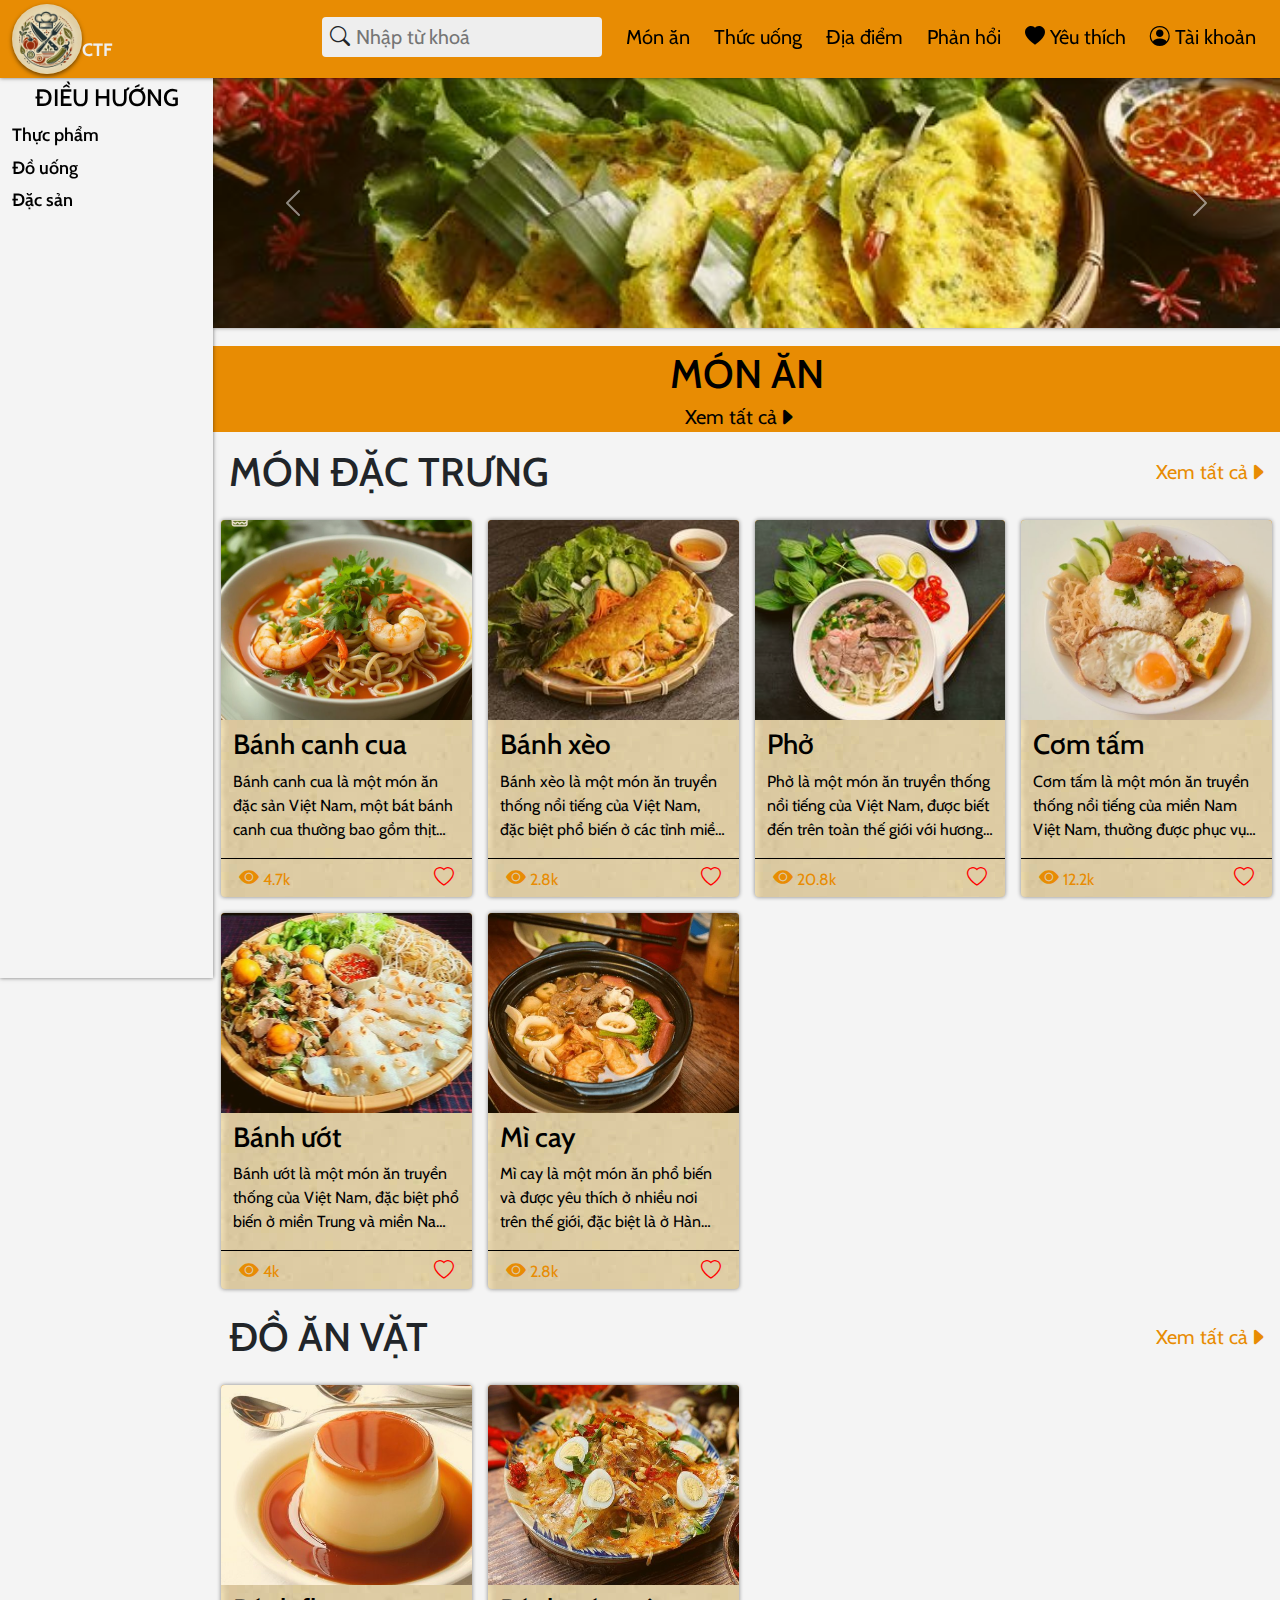
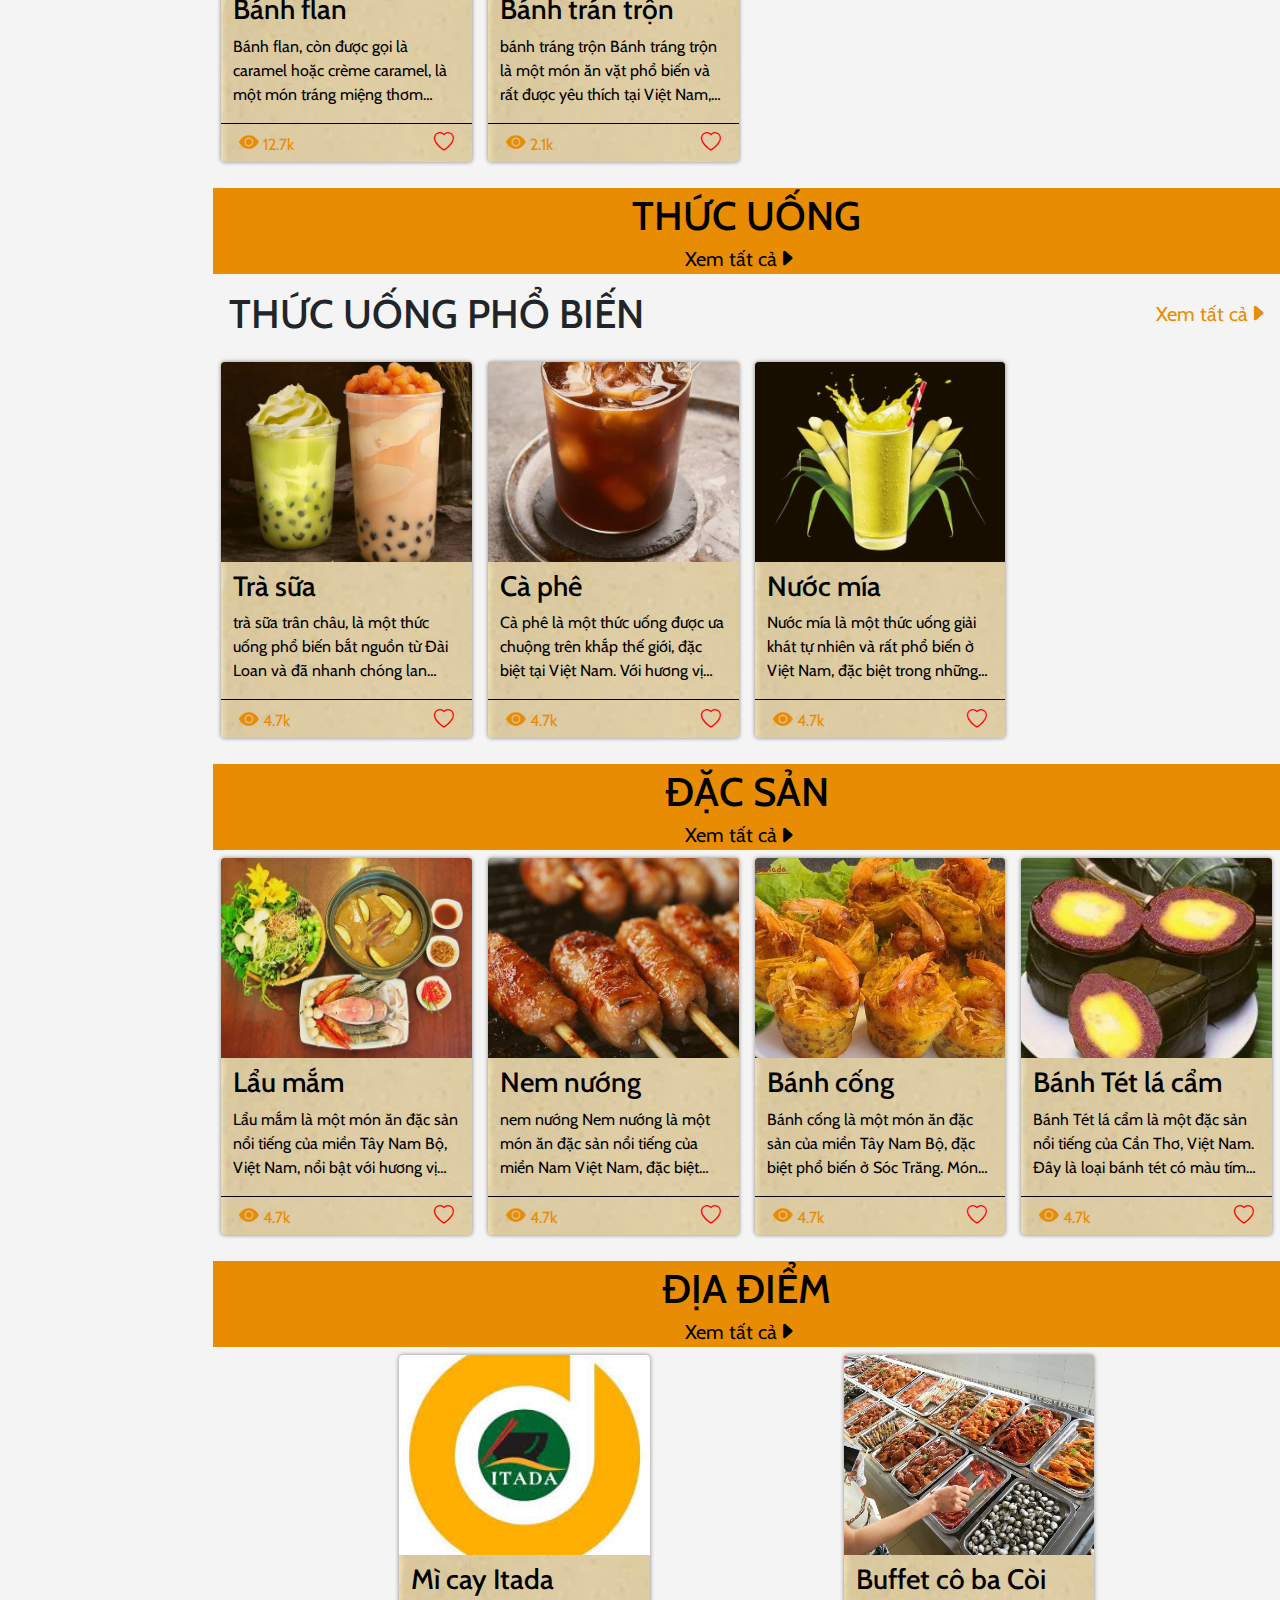
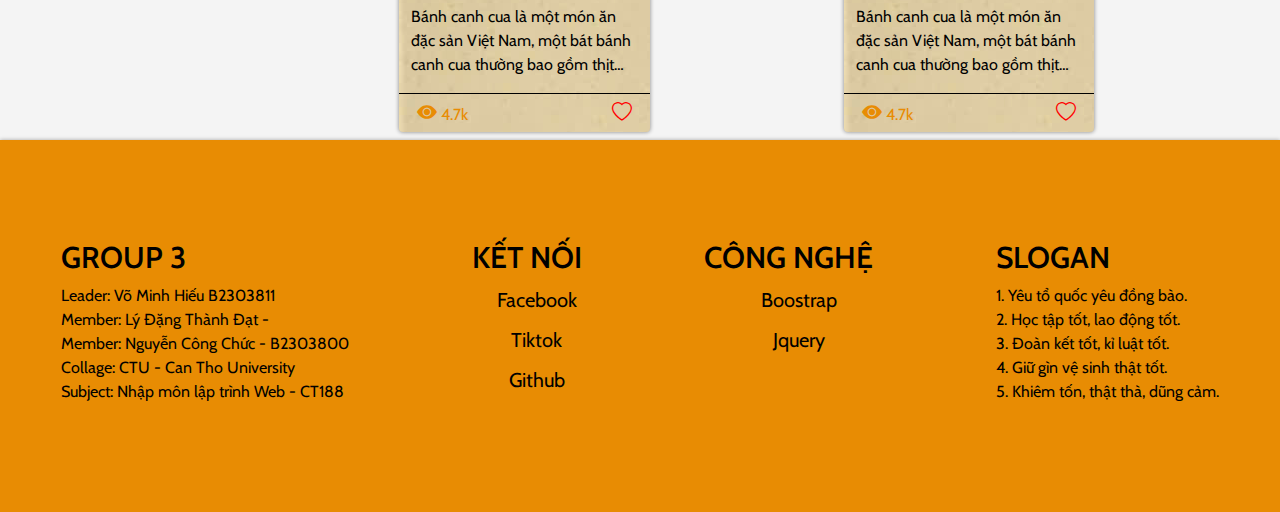
==== index.html @ ba07ed03 "first commit" ====
<!DOCTYPE html>
<html lang="en">
<head>
    <meta charset="UTF-8">
    <meta name="viewport" content="width=device-width, initial-scale=1.0">
    <link rel="stylesheet" href="./css/main.css">    
    <link rel="shortcut icon" href="./img/logo-1.jpg" type="image/x-icon">
    <title>Trang chủ</title>
</head>
<body>
    <head>
        <nav class="navbar">
            <a href="index.html" class="nav-logo">
                <img src="./img/logo-1.jpg" alt="">
                <span class="nav-name">CTF</span>
            </a>
            <div class="nav-menu">
                <div class="menu-icon">
                    <i class="bi bi-list"></i>
                </div>
                <ul class="menu">
                    <li>
                        <form action="#" method="GET" class="navbar-search">
                            <label for="navbar-search" class="search-wrapper">
                                <i class="bi bi-search"></i>
                                <input id="navbar-search" type="search" placeholder="Nhập từ khoá" autocomplete="off">
                            </label>
                        </form>
                    </li>
                    <li>
                        <a href="./resources/foods.html">Món ăn</a>
                    </li>
                    <li>
                        <a href="./resources/drinks.html">Thức uống</a>
                    </li>
                    <li>
                        <a href="./resources/locate.html">Địa điểm</a>
                    </li>
                    <li>
                        <a href="./resources/./feedback.html">Phản hổi</a>
                    </li>
                    <li>
                        
                        <a href="./resources/favorite.html">
                            <i class="bi bi-heart-fill emote-off"></i>
                            <span>Yêu thích</span>
                        </a>
                    </li>
                    <li>
                        <a href="./resources/auth.html">
                            <i class="bi bi-person-circle"></i>
                            <span>Tài khoản</span>
                        </a>
                    </li>
                </ul>
            </div>
        </nav>
    </head>
    <main>
        <div class="container-fluid p-0">
            <div class="row position-relative m-0 p-0">
                <div class="col-lg-2 position-sticky" style="padding: 0; top: 78px; z-index: 10;">
                    <div class="left-layout">
                        <button class="sub-title page-controls d-lg-none d-md-none">
                            <span>Điều hướng</span>
                            <i class="bi bi-caret-down-fill"></i>
                        </button>
                        <h3 class="sub-title d-none d-lg-block d-md-block">Điều hướng</h3>
                        <ul class="left-menu menu-list d-none d-md-block">
                            <li class="menu-item">
                                <a href="#foods">Thực phẩm</a>
                            </li>
                            <li class="menu-item">
                                <a href="#drinks">Đồ uống</a>
                            </li>
                            <li class="menu-item">
                                <a href="#special">Đặc sản</a>
                            </li>
                        </ul>
                    </div>
                </div>
                <div class="col-lg-10 col-sm-12 p-0 m-0">
                    <div class="right-layout">
                        <div class="slide-container">
                            <div class="slide-wrapper">
                                <div id="carouselExample" class="carousel slide">
                                    <div class="carousel-inner">
                                      <div class="carousel-item active">
                                        <img src="./img/main-page/banh-xeo.jpg" class="d-block w-100" alt="...">
                                      </div>
                                      <div class="carousel-item">
                                        <img src="..." class="d-block w-100" alt="...">
                                      </div>
                                      <div class="carousel-item">
                                        <img src="..." class="d-block w-100" alt="...">
                                      </div>
                                    </div>
                                    <button class="carousel-control-prev" type="button" data-bs-target="#carouselExample" data-bs-slide="prev">
                                      <span class="carousel-control-prev-icon" aria-hidden="true"></span>
                                      <span class="visually-hidden">Previous</span>
                                    </button>
                                    <button class="carousel-control-next" type="button" data-bs-target="#carouselExample" data-bs-slide="next">
                                      <span class="carousel-control-next-icon" aria-hidden="true"></span>
                                      <span class="visually-hidden">Next</span>
                                    </button>
                                  </div>
                            </div>
                        </div>
                        <div class="content-container">
                            <!-- *phần món ăn  -->
                            <div class="title-wrapper-fill d-flex flex-column justify-content-between align-items-center">
                                <h1 id="foods" class="title">Món ăn</h1>
                                <a href="foods.html" class="title-location d-flex align-items-center">
                                    <span>Xem tất cả</span>
                                    <i class="bi bi-caret-right-fill"></i>
                                </a>
                            </div>
                            <!-- món đặc trưng -->
                            <div class="title-wrapper d-flex justify-content-between align-items-center">
                                <h1 id="foods-popular" class="title">Món đặc trưng</h1>
                                <a href="foods.html#foods-popular" class="title-location d-flex align-items-center">
                                    <span>Xem tất cả</span>
                                    <i class="bi bi-caret-right-fill"></i>
                                </a>
                            </div>
                            <div class="products-container row m-0 p-0">
                               <section class="product-wrapper col-lg-3 col-md-4 col-sm-6">
                                    <div class="product-content">
                                        <div class="wrapper-img">
                                            <img src="./img/main-page/banh-canh-cua.jpg" alt="">
                                        </div>
                                        <div class="wrapper-content">
                                            <h3 class="content-title">Bánh canh cua</h3>
                                            <p class="content-description">Bánh canh cua là một món ăn đặc sản Việt Nam,
                                                một bát bánh canh cua thường bao gồm thịt cua tươi ngọt, tôm, 
                                                chả cá, và đôi khi còn thêm cả nấm rơm, tạo nên hương vị độc đáo và hấp dẫn.</p>
                                        </div>
                                        <div class="wrapper-controls">
                                            <span class="view">
                                                <i class="bi bi-eye-fill"></i>
                                                4.7k
                                            </span>
                                            <span class="emote-wrapper">
                                                <i class="bi bi-heart emote-off"></i>
                                                <i class="bi bi-heart-fill emote-on d-none"></i>
                                            </span>
                                        </div>
                                    </div>
                               </section> 

                               <section class="product-wrapper col-lg-3 col-md-4 col-sm-6">
                                    <div class="product-content">
                                        <div class="wrapper-img">
                                            <img src="./img/main-page/banh-xeo-2.jpg" alt="">
                                        </div>
                                        <div class="wrapper-content">
                                            <h3 class="content-title">Bánh xèo</h3>
                                            <p class="content-description">Bánh xèo là một món ăn truyền thống nổi tiếng của Việt Nam, 
                                                đặc biệt phổ biến ở các tỉnh miền Trung và miền Nam. Bánh xèo được làm từ bột gạo, nước cốt dừa, và nghệ, 
                                                tạo nên màu vàng hấp dẫn. Nhân bánh thường bao gồm tôm, thịt heo, giá đỗ, và hành lá.</p>
                                        </div>
                                        <div class="wrapper-controls">
                                            <span class="view">
                                                <i class="bi bi-eye-fill"></i>
                                                2.8k
                                            </span>
                                            <span class="emote-wrapper">
                                                <i class="bi bi-heart emote-off"></i>
                                                <i class="bi bi-heart-fill emote-on d-none"></i>
                                            </span>
                                        </div>
                                    </div>
                                </section>

                                <section class="product-wrapper col-lg-3 col-md-4 col-sm-6">
                                    <div class="product-content">
                                        <div class="wrapper-img">
                                            <img src="./img/main-page/pho.jpg" alt="">
                                        </div>
                                        <div class="wrapper-content">
                                            <h3 class="content-title">Phở</h3>
                                            <p class="content-description">Phở là một món ăn truyền thống nổi tiếng của Việt Nam, 
                                                được biết đến trên toàn thế giới với hương vị thơm ngon và đặc trưng. Đây là món ăn gồm nước dùng, 
                                                bánh phở (bánh sợi làm từ gạo), và thịt bò hoặc gà.</p>
                                        </div>
                                        <div class="wrapper-controls">
                                            <span class="view">
                                                <i class="bi bi-eye-fill"></i>
                                                20.8k
                                            </span>
                                            <span class="emote-wrapper">
                                                <i class="bi bi-heart emote-off"></i>
                                                <i class="bi bi-heart-fill emote-on d-none"></i>
                                            </span>
                                        </div>
                                    </div>
                                </section>
                                
                                <section class="product-wrapper col-lg-3 col-md-4 col-sm-6">
                                    <div class="product-content">
                                        <div class="wrapper-img">
                                            <img src="./img/main-page/com-tam.jpg" alt="">
                                        </div>
                                        <div class="wrapper-content">
                                            <h3 class="content-title">Cơm tấm</h3>
                                            <p class="content-description">Cơm tấm là một món ăn truyền thống nổi tiếng của miền Nam Việt Nam, 
                                                thường được phục vụ với các loại thịt nướng như sườn heo, bì (da heo thái sợi), chả trứng, trứng ốp la, 
                                                và nhiều loại dưa chua, rau sống.</p>
                                        </div>
                                        <div class="wrapper-controls">
                                            <span class="view">
                                                <i class="bi bi-eye-fill"></i>
                                                12.2k
                                            </span>
                                            <span class="emote-wrapper">
                                                <i class="bi bi-heart emote-off"></i>
                                                <i class="bi bi-heart-fill emote-on d-none"></i>
                                            </span>
                                        </div>
                                    </div>
                                </section>
                                <section class="product-wrapper col-lg-3 col-md-4 col-sm-6">
                                    <div class="product-content">
                                        <div class="wrapper-img">
                                            <img src="./img/main-page/banh-uot.jpg" alt="">
                                        </div>
                                        <div class="wrapper-content">
                                            <h3 class="content-title">Bánh ướt</h3>
                                            <p class="content-description">Bánh ướt là một món ăn truyền thống của Việt Nam, đặc biệt phổ biến ở miền Trung và miền Nam. Món ăn này có tên gọi "bánh ướt" 
                                                vì bột gạo sau khi hấp lên có độ mềm mại, mịn màng và hơi ướt. 
                                                Bánh ướt thường được làm từ bột gạo pha loãng, sau đó hấp thành từng lớp mỏng. Khi ăn, bánh ướt được cuốn lại hoặc cắt nhỏ, 
                                                kèm theo nhân như chả lụa, thịt nướng, hoặc tôm chấy.</p>
                                        </div>
                                        <div class="wrapper-controls">
                                            <span class="view">
                                                <i class="bi bi-eye-fill"></i>
                                                4k
                                            </span>
                                            <span class="emote-wrapper">
                                                <i class="bi bi-heart emote-off"></i>
                                                <i class="bi bi-heart-fill emote-on d-none"></i>
                                            </span>
                                        </div>
                                    </div>
                                </section>
                                <section class="product-wrapper col-lg-3 col-md-4 col-sm-6">
                                    <div class="product-content">
                                        <div class="wrapper-img">
                                            <img src="./img/main-page/mi-cay.jpg" alt="">
                                        </div>
                                        <div class="wrapper-content">
                                            <h3 class="content-title">Mì cay</h3>
                                            <p class="content-description">
                                                Mì cay là một món ăn phổ biến và được yêu thích ở nhiều nơi trên thế giới, 
                                                đặc biệt là ở Hàn Quốc và Việt Nam.</p>
                                        </div>
                                        <div class="wrapper-controls">
                                            <span class="view">
                                                <i class="bi bi-eye-fill"></i>
                                                2.8k
                                            </span>
                                            <span class="emote-wrapper">
                                                <i class="bi bi-heart emote-off"></i>
                                                <i class="bi bi-heart-fill emote-on d-none"></i>
                                            </span>
                                        </div>
                                    </div>
                                </section>
                            </div>
                            <!-- đồ ăn vặt -->
                            <div class="title-wrapper d-flex justify-content-between align-items-center">
                                <h1 id="foods-snacks" class="title">Đồ ăn vặt</h1>
                                <a href="foods.html#foods-snacks" class="title-location d-flex align-items-center">
                                    <span>Xem tất cả</span>
                                    <i class="bi bi-caret-right-fill"></i>
                                </a>
                            </div>
                            <div class="products-container row m-0 p-0">
                               <section class="product-wrapper col-lg-3 col-md-4 col-sm-6">
                                    <div class="product-content">
                                        <div class="wrapper-img">
                                            <img src="./img/main-page/banh-flan.jpg" alt="">
                                        </div>
                                        <div class="wrapper-content">
                                            <h3 class="content-title">Bánh flan</h3>
                                            <p class="content-description">Bánh flan, còn được gọi là caramel hoặc crème caramel, 
                                                là một món tráng miệng thơm ngon và phổ biến ở Việt Nam. Bánh flan có nguồn gốc từ châu Âu nhưng đã trở thành một món ăn rất được ưa chuộng tại Việt Nam, 
                                                thường được phục vụ trong các quán cà phê, nhà hàng, và các dịp đặc biệt.</p>
                                        </div>
                                        <div class="wrapper-controls">
                                            <span class="view">
                                                <i class="bi bi-eye-fill"></i>
                                                12.7k
                                            </span>
                                            <span class="emote-wrapper">
                                                <i class="bi bi-heart emote-off"></i>
                                                <i class="bi bi-heart-fill emote-on d-none"></i>
                                            </span>
                                        </div>
                                    </div>
                               </section>
                               <section class="product-wrapper col-lg-3 col-md-4 col-sm-6">
                                    <div class="product-content">
                                        <div class="wrapper-img">
                                            <img src="./img/main-page/banh-trang-tron.jpg" alt="">
                                        </div>
                                        <div class="wrapper-content">
                                            <h3 class="content-title">Bánh trán trộn</h3>
                                            <p class="content-description">bánh tráng trộn
                                                Bánh tráng trộn là một món ăn vặt phổ biến và rất được yêu thích tại Việt Nam, 
                                                đặc biệt là ở Sài Gòn. Đây là một sự kết hợp hài hòa của nhiều nguyên liệu khác nhau, 
                                                tạo nên một món ăn đầy màu sắc và hương vị độc đáo.</p>
                                        </div>
                                        <div class="wrapper-controls">
                                            <span class="view">
                                                <i class="bi bi-eye-fill"></i>
                                                2.1k
                                            </span>
                                            <span class="emote-wrapper">
                                                <i class="bi bi-heart emote-off"></i>
                                                <i class="bi bi-heart-fill emote-on d-none"></i>
                                            </span>
                                        </div>
                                    </div>
                            </section>
                                
                            </div>
                            <!-- *phần thức uống -->
                            <div class="title-wrapper-fill d-flex flex-column justify-content-between align-items-center">
                                <h1 id="drinks" class="title">Thức uống</h1>
                                <a href="drinks.html" class="title-location d-flex align-items-center">
                                    <span>Xem tất cả</span>
                                    <i class="bi bi-caret-right-fill"></i>
                                </a>
                            </div>
                            <!-- thúc uống phổ biến -->
                            <div class="title-wrapper d-flex justify-content-between align-items-center">
                                <h1 class="title">Thức uống phổ biến</h1>
                                <a href="drinks.html#drinks-popular" class="title-location d-flex align-items-center">
                                    <span>Xem tất cả</span>
                                    <i class="bi bi-caret-right-fill"></i>
                                </a>
                            </div>
                            <div class="products-container row m-0 p-0">
                               <section class="product-wrapper col-lg-3 col-md-4 col-sm-6">
                                    <div class="product-content">
                                        <div class="wrapper-img">
                                            <img src="./img/main-page/tra-sua.jpg" alt="">
                                        </div>
                                        <div class="wrapper-content">
                                            <h3 class="content-title">Trà sữa</h3>
                                            <p class="content-description">trà sữa trân châu, là một thức uống phổ biến bắt nguồn từ Đài Loan và đã nhanh chóng 
                                                lan rộng ra nhiều quốc gia trên thế giới. 
                                                Trà sữa thường gồm các thành phần chính như trà (trà đen, trà xanh hoặc trà ô long), 
                                                sữa hoặc bột sữa, và các hạt trân châu (bột sắn) dai ngon.</p>
                                        </div>
                                        <div class="wrapper-controls">
                                            <span class="view">
                                                <i class="bi bi-eye-fill"></i>
                                                4.7k
                                            </span>
                                            <span class="emote-wrapper">
                                                <i class="bi bi-heart emote-off"></i>
                                                <i class="bi bi-heart-fill emote-on d-none"></i>
                                            </span>
                                        </div>
                                    </div>
                               </section>
                               
                               <section class="product-wrapper col-lg-3 col-md-4 col-sm-6">
                                    <div class="product-content">
                                        <div class="wrapper-img">
                                            <img src="./img/main-page/caffee.jpg" alt="">
                                        </div>
                                        <div class="wrapper-content">
                                            <h3 class="content-title">Cà phê</h3>
                                            <p class="content-description">
                                                Cà phê là một thức uống được ưa chuộng trên khắp thế giới, đặc biệt tại Việt Nam. 
                                                Với hương vị đậm đà và phong phú, cà phê không chỉ là một thức uống, 
                                                mà còn là một phần của văn hóa và lối sống của nhiều người.</p>
                                        </div>
                                        <div class="wrapper-controls">
                                            <span class="view">
                                                <i class="bi bi-eye-fill"></i>
                                                4.7k
                                            </span>
                                            <span class="emote-wrapper">
                                                <i class="bi bi-heart emote-off"></i>
                                                <i class="bi bi-heart-fill emote-on d-none"></i>
                                            </span>
                                        </div>
                                    </div>
                                </section>
                                <section class="product-wrapper col-lg-3 col-md-4 col-sm-6">
                                    <div class="product-content">
                                        <div class="wrapper-img">
                                            <img src="./img/main-page/nuoc-mia.jpg" alt="">
                                        </div>
                                        <div class="wrapper-content">
                                            <h3 class="content-title">Nước mía</h3>
                                            <p class="content-description">
                                                Nước mía là một thức uống giải khát tự nhiên và rất phổ biến ở Việt Nam, đặc biệt trong những ngày hè nóng bức. 
                                                Nước mía được làm từ cây mía, ép lấy nước ngọt mát và thường được phục vụ kèm với một 
                                                lát chanh hoặc chút muối để tăng thêm hương vị.</p>
                                        </div>
                                        <div class="wrapper-controls">
                                            <span class="view">
                                                <i class="bi bi-eye-fill"></i>
                                                4.7k
                                            </span>
                                            <span class="emote-wrapper">
                                                <i class="bi bi-heart emote-off"></i>
                                                <i class="bi bi-heart-fill emote-on d-none"></i>
                                            </span>
                                        </div>
                                    </div>
                                </section>
                            </div>  
                        </div>

                        <!-- bố cục 2 -->
                        <div class="content-container">
                               <!-- *phần đặc sản -->
                               <div class="title-wrapper-fill d-flex flex-column justify-content-between align-items-center">
                                    <h1 id="special" class="title">Đặc sản</h1>
                                    <a href="foods.html#special" class="title-location d-flex align-items-center">
                                        <span>Xem tất cả</span>
                                        <i class="bi bi-caret-right-fill"></i>
                                    </a>
                                </div>

                                <div class="products-container row justify-content-evenly m-0">
                                    <!-- đặc sản 1 -->
                                    <section class="product-wrapper col-lg-3 col-md-4 col-sm-6">
                                        <div class="product-content">
                                            <div class="wrapper-img">
                                                <img src="./img/main-page/lau-mam.jpg" alt="">
                                            </div>
                                            <div class="wrapper-content">
                                                <h3 class="content-title">Lẩu mắm</h3>
                                                <p class="content-description">Lẩu mắm là một món ăn đặc sản nổi tiếng của miền Tây Nam Bộ, 
                                                    Việt Nam, nổi bật với hương vị đậm đà và đặc trưng từ mắm cá linh hoặc mắm cá sặc. 
                                                    Lẩu mắm thường được nấu với nhiều loại nguyên liệu phong phú như cá, tôm, mực, thịt ba chỉ, 
                                                    và các loại rau như bông điên điển, bông súng, rau nhút, và rau muống.</p>
                                            </div>
                                            <div class="wrapper-controls">
                                                <span class="view">
                                                    <i class="bi bi-eye-fill"></i>
                                                    4.7k
                                                </span>
                                                <span class="emote-wrapper">
                                                    <i class="bi bi-heart emote-off"></i>
                                                        <i class="bi bi-heart-fill emote-on d-none"></i>
                                                </span>
                                            </div>
                                        </div>
                                    </section>
                                    <!-- đặc sản 2 -->
                                    <section class="product-wrapper col-lg-3 col-md-4 col-sm-6">
                                        <div class="product-content">
                                            <div class="wrapper-img">
                                                <img src="./img/main-page/nem-nuong.jpg" alt="">
                                            </div>
                                            <div class="wrapper-content">
                                                <h3 class="content-title">Nem nướng</h3>
                                                <p class="content-description">nem nướng
                                                    Nem nướng là một món ăn đặc sản nổi tiếng của miền Nam Việt Nam, đặc biệt phổ biến ở vùng Nha Trang và các tỉnh miền Trung. Đây là món ăn từ thịt heo xay nhuyễn, được ướp gia vị rồi nướng trên than hồng, tạo nên hương vị thơm ngon, hấp dẫn.</p>
                                            </div>
                                            <div class="wrapper-controls">
                                                <span class="view">
                                                    <i class="bi bi-eye-fill"></i>
                                                    4.7k
                                                </span>
                                                <span class="emote-wrapper">
                                                    <i class="bi bi-heart emote-off"></i>
                                                        <i class="bi bi-heart-fill emote-on d-none"></i>
                                                </span>
                                            </div>
                                        </div>
                                    </section>
                                    <!-- đặc sản 3 -->
                                    <section class="product-wrapper col-lg-3 col-md-4 col-sm-6">
                                        <div class="product-content">
                                            <div class="wrapper-img">
                                                <img src="./img/main-page/banh-cong.jpg" alt="">
                                            </div>
                                            <div class="wrapper-content">
                                                <h3 class="content-title">Bánh cống</h3>
                                                <p class="content-description">Bánh cống là một món ăn đặc sản của miền Tây Nam Bộ, 
                                                    đặc biệt phổ biến ở Sóc Trăng. Món bánh này có hương vị đặc trưng và rất được người 
                                                    dân địa phương yêu thích.</p>
                                            </div>
                                            <div class="wrapper-controls">
                                                <span class="view">
                                                    <i class="bi bi-eye-fill"></i>
                                                    4.7k
                                                </span>
                                                <span class="emote-wrapper">
                                                    <i class="bi bi-heart emote-off"></i>
                                                        <i class="bi bi-heart-fill emote-on d-none"></i>
                                                </span>
                                            </div>
                                        </div>
                                    </section>
                                    <!-- đặc sản 4 -->
                                    <section class="product-wrapper col-lg-3 col-md-4 col-sm-6">
                                        <div class="product-content">
                                            <div class="wrapper-img">
                                                <img src="./img/main-page/banh-tet-la-cam.jpg" alt="">
                                            </div>
                                            <div class="wrapper-content">
                                                <h3 class="content-title">Bánh Tét lá cẩm </h3>
                                                <p class="content-description">Bánh Tét lá cẩm là một đặc sản nổi tiếng của Cần Thơ, 
                                                    Việt Nam. Đây là loại bánh tét có màu tím đặc trưng nhờ được nhuộm từ lá cẩm, một 
                                                    loại lá tự nhiên thường được dùng trong ẩm thực để tạo màu.</p>
                                            </div>
                                            <div class="wrapper-controls">
                                                <span class="view">
                                                    <i class="bi bi-eye-fill"></i>
                                                    4.7k
                                                </span>
                                                <span class="emote-wrapper">
                                                    <i class="bi bi-heart emote-off"></i>
                                                    <i class="bi bi-heart-fill emote-on d-none"></i>
                                                </span>
                                            </div>
                                        </div>
                                    </section>
                                </div>

                                <!-- *phần địa điểm -->
                               <div class="title-wrapper-fill d-flex flex-column justify-content-between align-items-center">
                                    <h1 id="locate" class="title">Địa điểm</h1>
                                    <a href="locate.html" class="title-location d-flex align-items-center">
                                        <span>Xem tất cả</span>
                                        <i class="bi bi-caret-right-fill"></i>
                                    </a>
                                </div>

                                <div class="products-container row justify-content-evenly m-0">
                                    <section class="product-wrapper col-lg-3 col-md-4 col-sm-6">
                                        <div class="product-content product-located">
                                            <div class="wrapper-img">
                                                <img src="./img/main-page/itada-logo.jpg" alt="">
                                                <iframe src="https://www.google.com/maps/embed?pb=!1m18!1m12!1m3!1d62855.050151681324!2d105.70176405133455!3d10.062934651563504!2m3!1f0!2f0!3f0!3m2!1i1024!2i768!4f13.1!3m3!1m2!1s0x31a089215a6f7f41%3A0x8457f51fa57734bd!2zTcOsIENheSBJVEFEQSAtIE5ndXnhu4VuIFbEg24gQ-G7qw!5e0!3m2!1svi!2s!4v1730724677402!5m2!1svi!2s" width="600" height="450" style="border:0;" allowfullscreen="" loading="lazy" referrerpolicy="no-referrer-when-downgrade"></iframe>
                                            </div>
                                            <div class="wrapper-content">
                                                <h3 class="content-title">Mì cay Itada</h3>
                                                <p class="content-description">Bánh canh cua là một món ăn đặc sản Việt Nam,
                                                    một bát bánh canh cua thường bao gồm thịt cua tươi ngọt, tôm, 
                                                    chả cá, và đôi khi còn thêm cả nấm rơm, tạo nên hương vị độc đáo và hấp dẫn.</p>
                                            </div>
                                            <div class="wrapper-controls">
                                                <span class="view">
                                                    <i class="bi bi-eye-fill"></i>
                                                    4.7k
                                                </span>
                                                <span class="emote-wrapper">
                                                    <i class="bi bi-heart emote-off"></i>
                                                    <i class="bi bi-heart-fill emote-on d-none"></i>
                                                </span>
                                            </div>
                                        </div>
                                    </section>
                                    <section class="product-wrapper col-lg-3 col-md-4 col-sm-6">
                                        <div class="product-content product-located">
                                            <div class="wrapper-img">
                                                <img src="./img/main-page/buffet.jpg" class="" alt="">
                                                <iframe src="https://www.google.com/maps/embed?pb=!1m18!1m12!1m3!1d502848.99953215395!2d105.16948108906249!3d10.057412300000026!2m3!1f0!2f0!3f0!3m2!1i1024!2i768!4f13.1!3m3!1m2!1s0x31a087acd060810f%3A0xbed487c01cb6f607!2zQ2h14buXaSBCdWZmZXQgTOG6qXUgdsOgIE7GsOG7m25nIEPDtCAzIEPDsmlfIEPhuqduIFRoxqE!5e0!3m2!1svi!2s!4v1730727505465!5m2!1svi!2s" width="600" height="450" style="border:0;" allowfullscreen="" loading="lazy" referrerpolicy="no-referrer-when-downgrade"></iframe>
                                            </div>
                                            <div class="wrapper-content">
                                                <h3 class="content-title">Buffet cô ba Còi</h3>
                                                <p class="content-description">Bánh canh cua là một món ăn đặc sản Việt Nam,
                                                    một bát bánh canh cua thường bao gồm thịt cua tươi ngọt, tôm, 
                                                    chả cá, và đôi khi còn thêm cả nấm rơm, tạo nên hương vị độc đáo và hấp dẫn.</p>
                                            </div>
                                            <div class="wrapper-controls">
                                                <span class="view">
                                                    <i class="bi bi-eye-fill"></i>
                                                    4.7k
                                                </span>
                                                <span class="emote-wrapper">
                                                    <i class="bi bi-heart emote-off"></i>
                                                    <i class="bi bi-heart-fill emote-on d-none"></i>
                                                </span>
                                            </div>
                                        </div>
                                    </section>
                                </div>
                        </div>
                    </div>
                </div>
            </div>

        </div>
    </main>
    <footer>
        <div class="footer-container">
            <div class="footer-wrapper">
                <h3 class="footer-title">Group 3</h3>
                <p class="footer-des">
                    Leader: Võ Minh Hiếu B2303811 <br>
                    Member: Lý Đặng Thành Đạt -  <br>
                    Member: Nguyễn Công Chức - B2303800 <br>
                    Collage: CTU - Can Tho University <br>
                    Subject: Nhập môn lập trình Web - CT188
                </p>
            </div>
            <div class="footer-wrapper">
                <h3 class="footer-title">Kết nối</h3>
                <ul class="footer-list">
                    <li>
                        <a href="">Facebook</a>
                    </li>
                    <li>
                        <a href="">Tiktok</a>
                    </li>
                    <li>
                        <a href="">Github</a>
                    </li>
                </ul>
            </div>
            <div class="footer-wrapper">
                <h3 class="footer-title">Công nghệ</h3>
                <ul class="footer-list">
                    <li>
                        <a href="">Boostrap</a>
                    </li>
                    <li>
                        <a href="">Jquery</a>
                    </li>
                </ul>
            </div>
            <div class="footer-wrapper">
                <h3 class="footer-title">Slogan</h3>
                <p class="footer-des">
                    1. Yêu tổ quốc yêu đồng bào. <br>
                    2. Học tập tốt, lao động tốt. <br>
                    3. Đoàn kết tốt, kỉ luật tốt. <br>
                    4. Giữ gìn vệ sinh thật tốt. <br>
                    5. Khiêm tốn, thật thà, dũng cảm. <br>
                </p>
            </div>
        </div>
    </footer>

    <!-- *javascripts -->
    <!-- boostrap -->
    <script src="././vender/boostrap-5/js/bootstrap.bundle.min.js"></script> 
      <script src="./js/main.js"></script>
      <script src="./js/index.js"></script>
</body>
</html>
---- css/main.css ----
/* này là font chữ */
@import url(./font.css);
/* boostrap */
@import url(../../vender/boostrap-5/css/bootstrap.min.css);
/* icons */
@import url(../../vender/icons/bootstrap-icons-1.11.3/font/bootstrap-icons.min.css);
/* này là các biến cho thiết kế */
@import url(./root.css);
/* này là header và footer */
@import url(./partials.css);
/* này là css trang chủ */
@import url(./main-page.css);
/* này là trang tài khoản */
@import url(./auth.css);
/* này là trang phản hồi */
@import url(./feedback.css);
/* này là trang món ăn */
@import url(./foods.css);
/* này là trang yêu thích */
@import url(./favorite.css);
/* này là trang địa điểm */
@import url(./location.css);
/* này là của trang vote */
@import url(./vote.css);

* {
  padding: 0;
  margin: 0;
  box-sizing: border-box;
  font-family: "cabin";
}
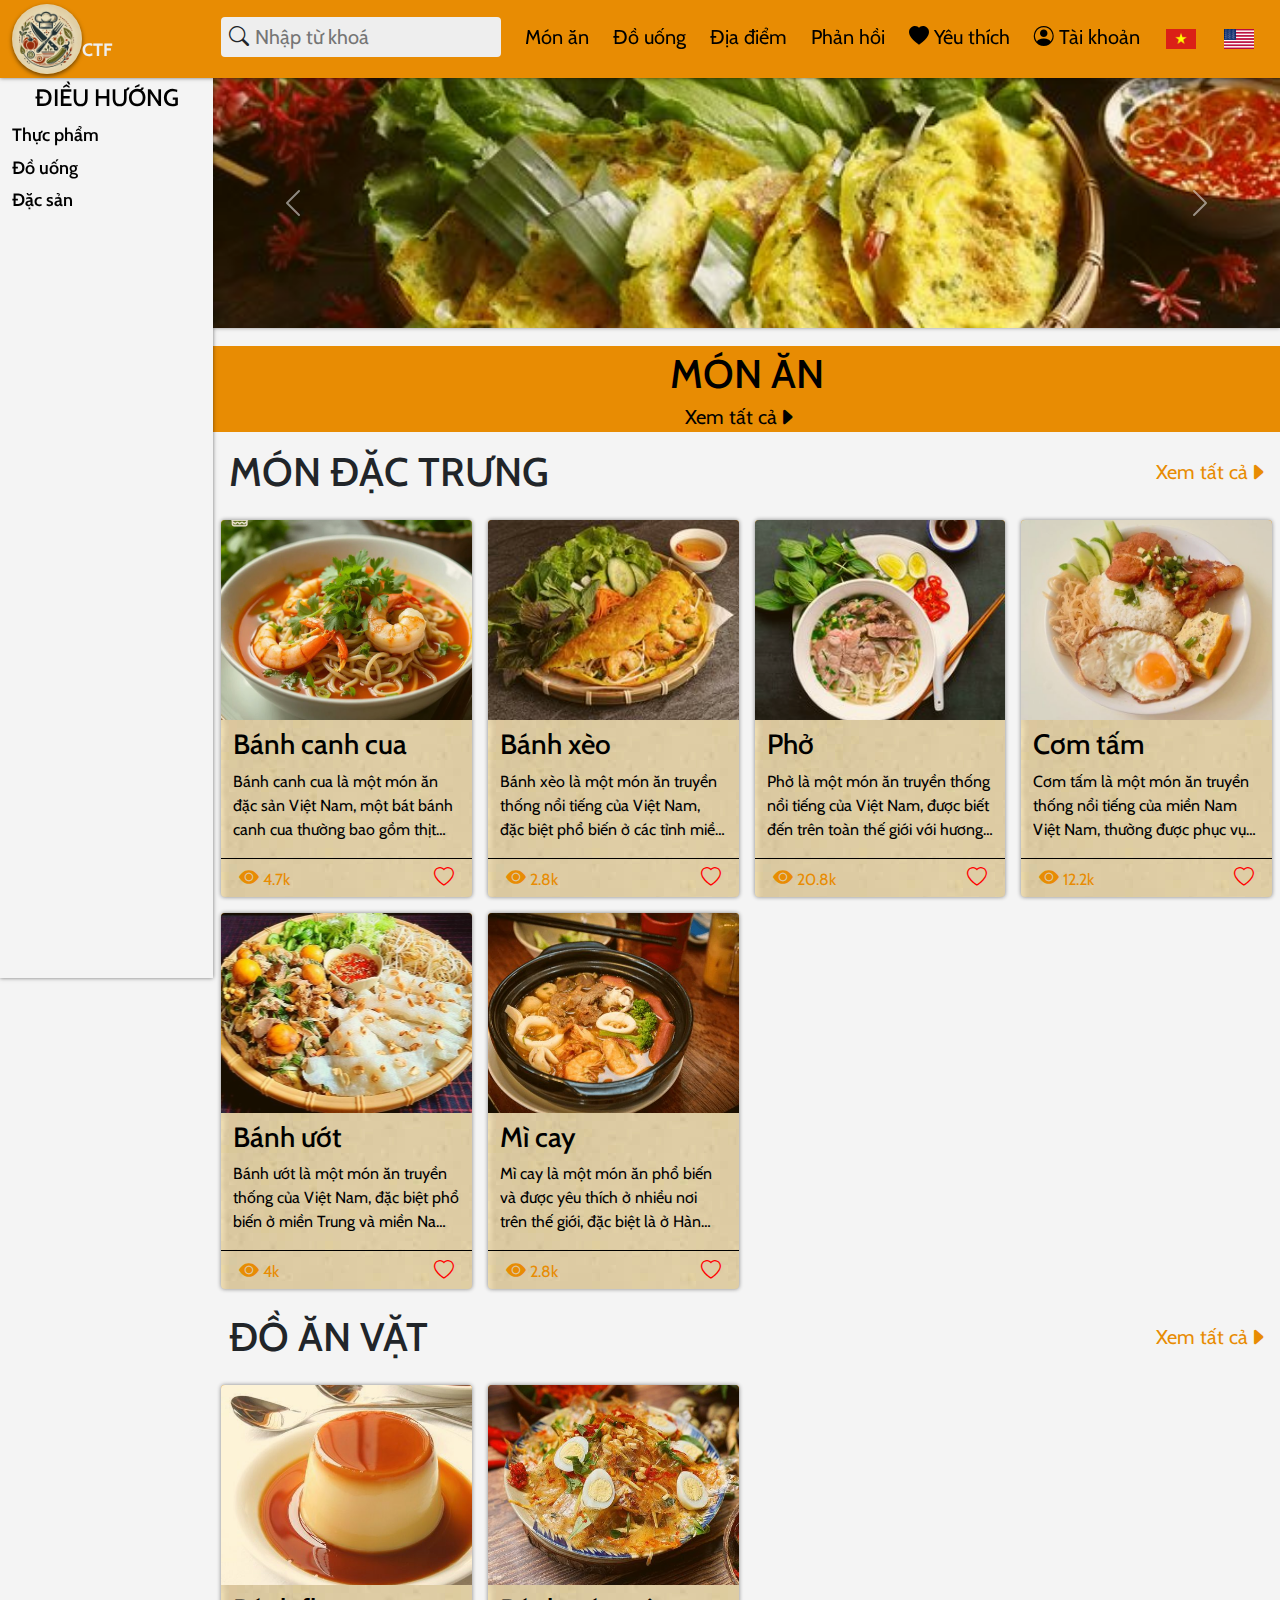
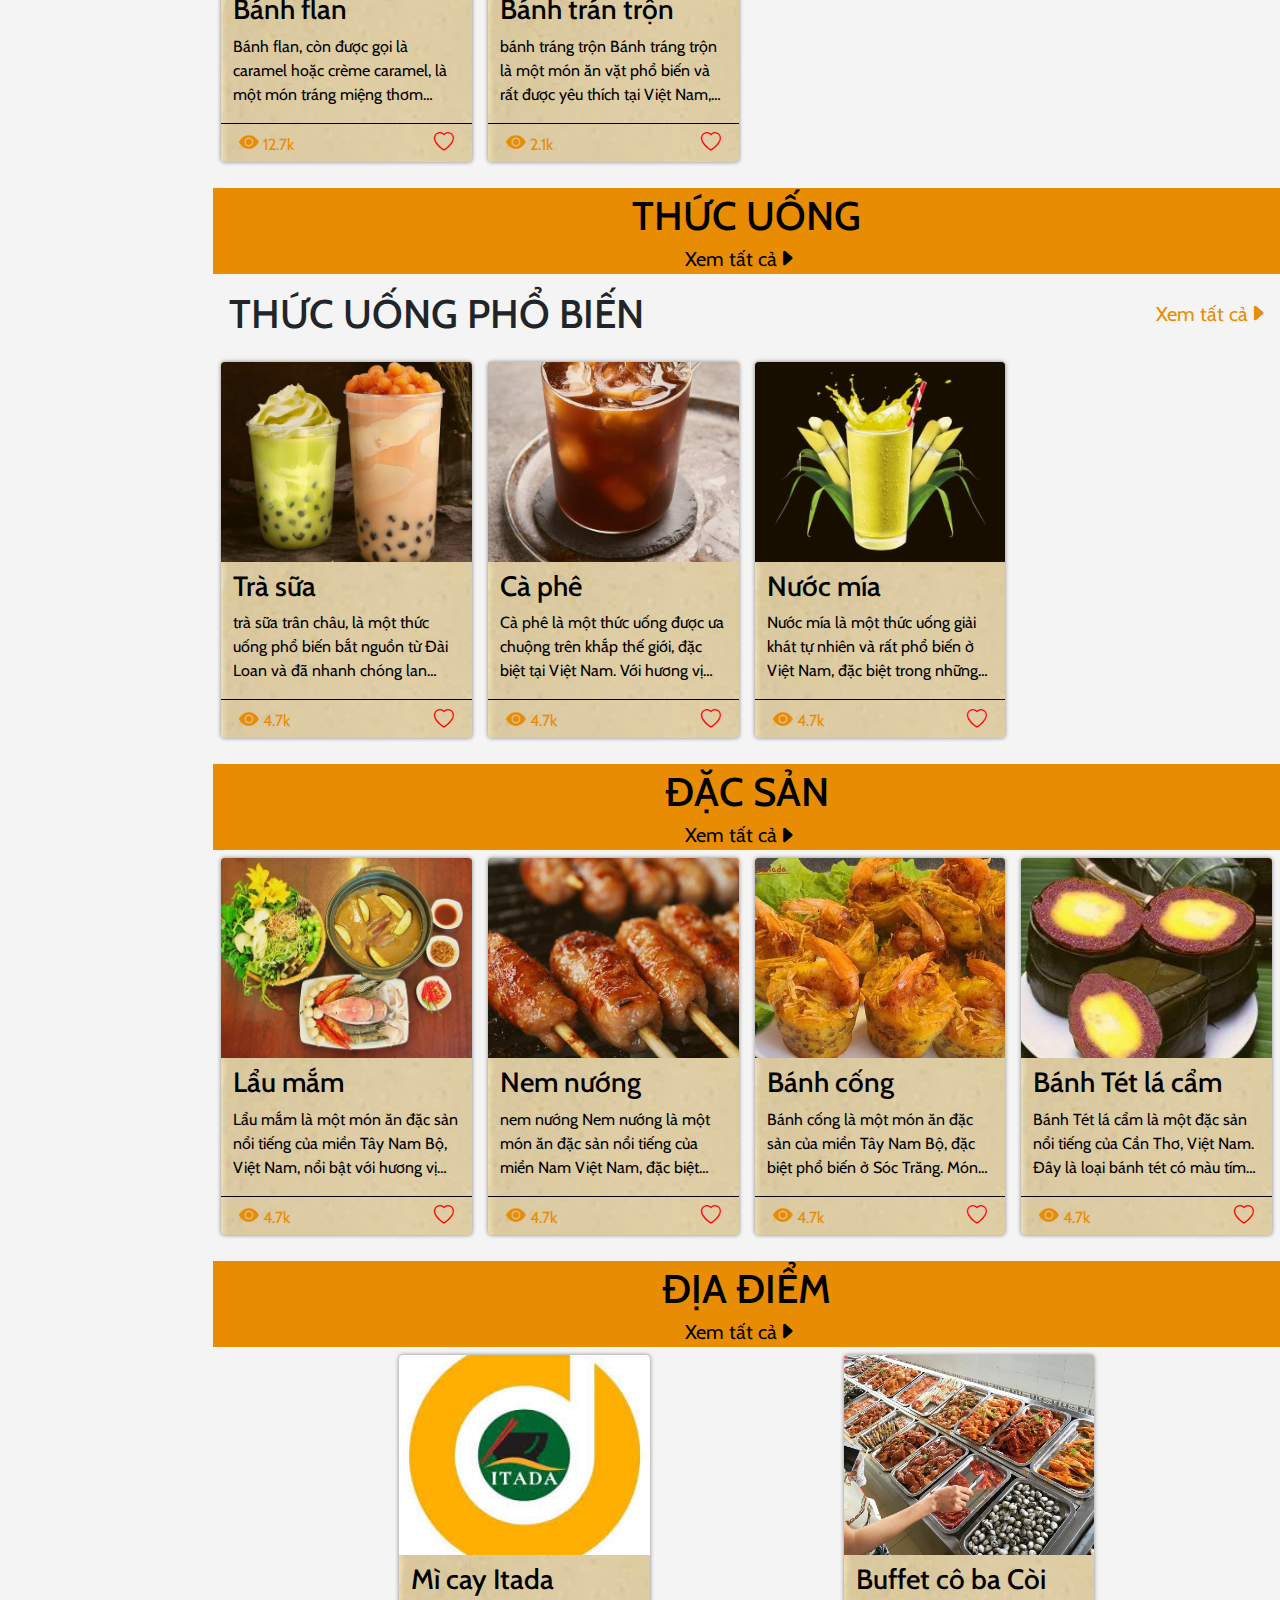
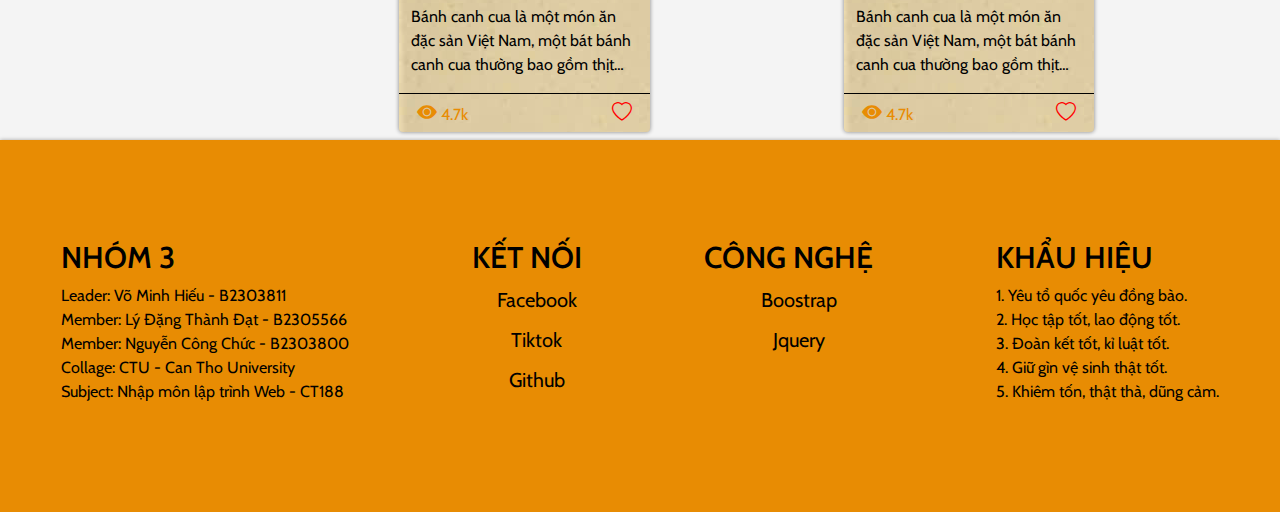
==== commit e0e70497: "thêm đa ngôn ngữ và cấu hình lại các trang" ====
--- a/index.html
+++ b/index.html
@@ -3,6 +3,8 @@
 <head>
     <meta charset="UTF-8">
     <meta name="viewport" content="width=device-width, initial-scale=1.0">
+    <link href="https://cdn.jsdelivr.net/npm/bootstrap@5.3.3/dist/css/bootstrap.min.css" rel="stylesheet" integrity="sha384-QWTKZyjpPEjISv5WaRU9OFeRpok6YctnYmDr5pNlyT2bRjXh0JMhjY6hW+ALEwIH" crossorigin="anonymous">
+    <script src="https://cdn.jsdelivr.net/npm/bootstrap@5.3.3/dist/js/bootstrap.bundle.min.js" integrity="sha384-YvpcrYf0tY3lHB60NNkmXc5s9fDVZLESaAA55NDzOxhy9GkcIdslK1eN7N6jIeHz" crossorigin="anonymous"></script>
     <link rel="stylesheet" href="./css/main.css">    
     <link rel="shortcut icon" href="./img/logo-1.jpg" type="image/x-icon">
     <title>Trang chủ</title>
@@ -28,30 +30,41 @@
                         </form>
                     </li>
                     <li>
-                        <a href="./resources/foods.html">Món ăn</a>
-                    </li>
-                    <li>
-                        <a href="./resources/drinks.html">Thức uống</a>
-                    </li>
-                    <li>
-                        <a href="./resources/locate.html">Địa điểm</a>
-                    </li>
-                    <li>
-                        <a href="./resources/./feedback.html">Phản hổi</a>
-                    </li>
-                    <li>
-                        
+                        <a href="./resources/foods.html">
+                            <span id="navFoods" class="mutipleLang">Món ăn</span>
+                        </a>
+                    </li>
+                    <li>
+                        <a href="./resources/drinks.html">
+                            <span id="navDrinks" class="mutipleLang">Đồ uống</span>
+                        </a>
+                    </li>
+                    <li>
+                        <a href="./resources/locate.html">
+                            <span id="navLocate" class="mutipleLang">Địa điểm</span>
+                        </a>
+                    </li>
+                    <li>
+                        <a href="./resources/feedback.html">
+                            <span id="navFeedback" class="mutipleLang">Phản hồi</span>
+                        </a>
+                    </li>
+                    <li>
                         <a href="./resources/favorite.html">
                             <i class="bi bi-heart-fill emote-off"></i>
-                            <span>Yêu thích</span>
+                            <span id="navFavorite" class="mutipleLang">Yêu thích</span>
                         </a>
                     </li>
                     <li>
                         <a href="./resources/auth.html">
                             <i class="bi bi-person-circle"></i>
-                            <span>Tài khoản</span>
+                            <span id="navAccount" class="mutipleLang">Tài khoản</span>
                         </a>
                     </li>
+                    <ul class="languages">
+                        <li id="vi"><img src="./img/Flag_of_Vietnam.svg.png" alt=""></li>
+                        <li id="en"><img src="./img/Flag_of_the_United_States.png" alt=""></li>
+                    </ul>
                 </ul>
             </div>
         </nav>
@@ -62,19 +75,27 @@
                 <div class="col-lg-2 position-sticky" style="padding: 0; top: 78px; z-index: 10;">
                     <div class="left-layout">
                         <button class="sub-title page-controls d-lg-none d-md-none">
-                            <span>Điều hướng</span>
+                            <span id="menuRedirect" class="mutipleLang">Điều hướng</span>
                             <i class="bi bi-caret-down-fill"></i>
                         </button>
-                        <h3 class="sub-title d-none d-lg-block d-md-block">Điều hướng</h3>
+                        <h3 class="sub-title d-none d-lg-block d-md-block">
+                            <span id="menuRedirect" class="mutipleLang">Điều hướng</span>
+                        </h3>
                         <ul class="left-menu menu-list d-none d-md-block">
                             <li class="menu-item">
-                                <a href="#foods">Thực phẩm</a>
+                                <a href="#foods">
+                                    <span id="menuFoods" class="mutipleLang">Thực phẩm</span>
+                                </a>
                             </li>
                             <li class="menu-item">
-                                <a href="#drinks">Đồ uống</a>
+                                <a href="#drinks">
+                                    <span id="menuDrinks" class="mutipleLang">Đồ uống</span>
+                                </a>
                             </li>
                             <li class="menu-item">
-                                <a href="#special">Đặc sản</a>
+                                <a href="#special">
+                                    <span id="menuSpecial" class="mutipleLang">Đặc sản</span>
+                                </a>
                             </li>
                         </ul>
                     </div>
@@ -597,17 +618,21 @@
     <footer>
         <div class="footer-container">
             <div class="footer-wrapper">
-                <h3 class="footer-title">Group 3</h3>
+                <h3 class="footer-title">
+                    <span id="footGroup" class="mutipleLang">Nhóm 3</span>
+                </h3>
                 <p class="footer-des">
-                    Leader: Võ Minh Hiếu B2303811 <br>
-                    Member: Lý Đặng Thành Đạt -  <br>
+                    Leader: Võ Minh Hiếu - B2303811 <br>
+                    Member: Lý Đặng Thành Đạt - B2305566 <br>
                     Member: Nguyễn Công Chức - B2303800 <br>
                     Collage: CTU - Can Tho University <br>
                     Subject: Nhập môn lập trình Web - CT188
                 </p>
             </div>
             <div class="footer-wrapper">
-                <h3 class="footer-title">Kết nối</h3>
+                <h3 class="footer-title">
+                    <span id="footConnect" class="mutipleLang">Kết nối</span>
+                </h3>
                 <ul class="footer-list">
                     <li>
                         <a href="">Facebook</a>
@@ -621,7 +646,9 @@
                 </ul>
             </div>
             <div class="footer-wrapper">
-                <h3 class="footer-title">Công nghệ</h3>
+                <h3 class="footer-title">
+                    <span id="footTech" class="mutipleLang">Công nghệ</span>
+                </h3>
                 <ul class="footer-list">
                     <li>
                         <a href="">Boostrap</a>
@@ -632,7 +659,9 @@
                 </ul>
             </div>
             <div class="footer-wrapper">
-                <h3 class="footer-title">Slogan</h3>
+                <h3 class="footer-title">
+                    <span id="footSlogan" class="mutipleLang">Khẩu hiệu</span>
+                </h3>
                 <p class="footer-des">
                     1. Yêu tổ quốc yêu đồng bào. <br>
                     2. Học tập tốt, lao động tốt. <br>
@@ -645,9 +674,10 @@
     </footer>
 
     <!-- *javascripts -->
-    <!-- boostrap -->
+    <!-- jquery -->
+    <script src="https://code.jquery.com/jquery-3.7.1.js" integrity="sha256-eKhayi8LEQwp4NKxN+CfCh+3qOVUtJn3QNZ0TciWLP4=" crossorigin="anonymous"></script>
     <script src="././vender/boostrap-5/js/bootstrap.bundle.min.js"></script> 
-      <script src="./js/main.js"></script>
-      <script src="./js/index.js"></script>
+    <script src="./js/main.js"></script>
+    <script src="./js/index.js"></script>
 </body>
 </html>--- a/css/main.css
+++ b/css/main.css
@@ -1,9 +1,14 @@
+/* icons cdn */
+@import url("https://cdn.jsdelivr.net/npm/bootstrap-icons@1.11.3/font/bootstrap-icons.min.css");
+/* font */
+@import url('https://fonts.googleapis.com/css2?family=Cabin:ital,wght@0,400..700;1,400..700&family=Raleway:ital,wght@0,100..900;1,100..900&family=Roboto:ital,wght@0,100;0,300;0,400;0,500;0,700;0,900;1,100;1,300;1,400;1,500;1,700;1,900&display=swap');
+
 /* này là font chữ */
 @import url(./font.css);
 /* boostrap */
-@import url(../../vender/boostrap-5/css/bootstrap.min.css);
+@import url(../vender/boostrap-5/css/bootstrap.min.css);
 /* icons */
-@import url(../../vender/icons/bootstrap-icons-1.11.3/font/bootstrap-icons.min.css);
+@import url(../vender/icons/bootstrap-icons-1.11.3/font/bootstrap-icons.min.css);
 /* này là các biến cho thiết kế */
 @import url(./root.css);
 /* này là header và footer */
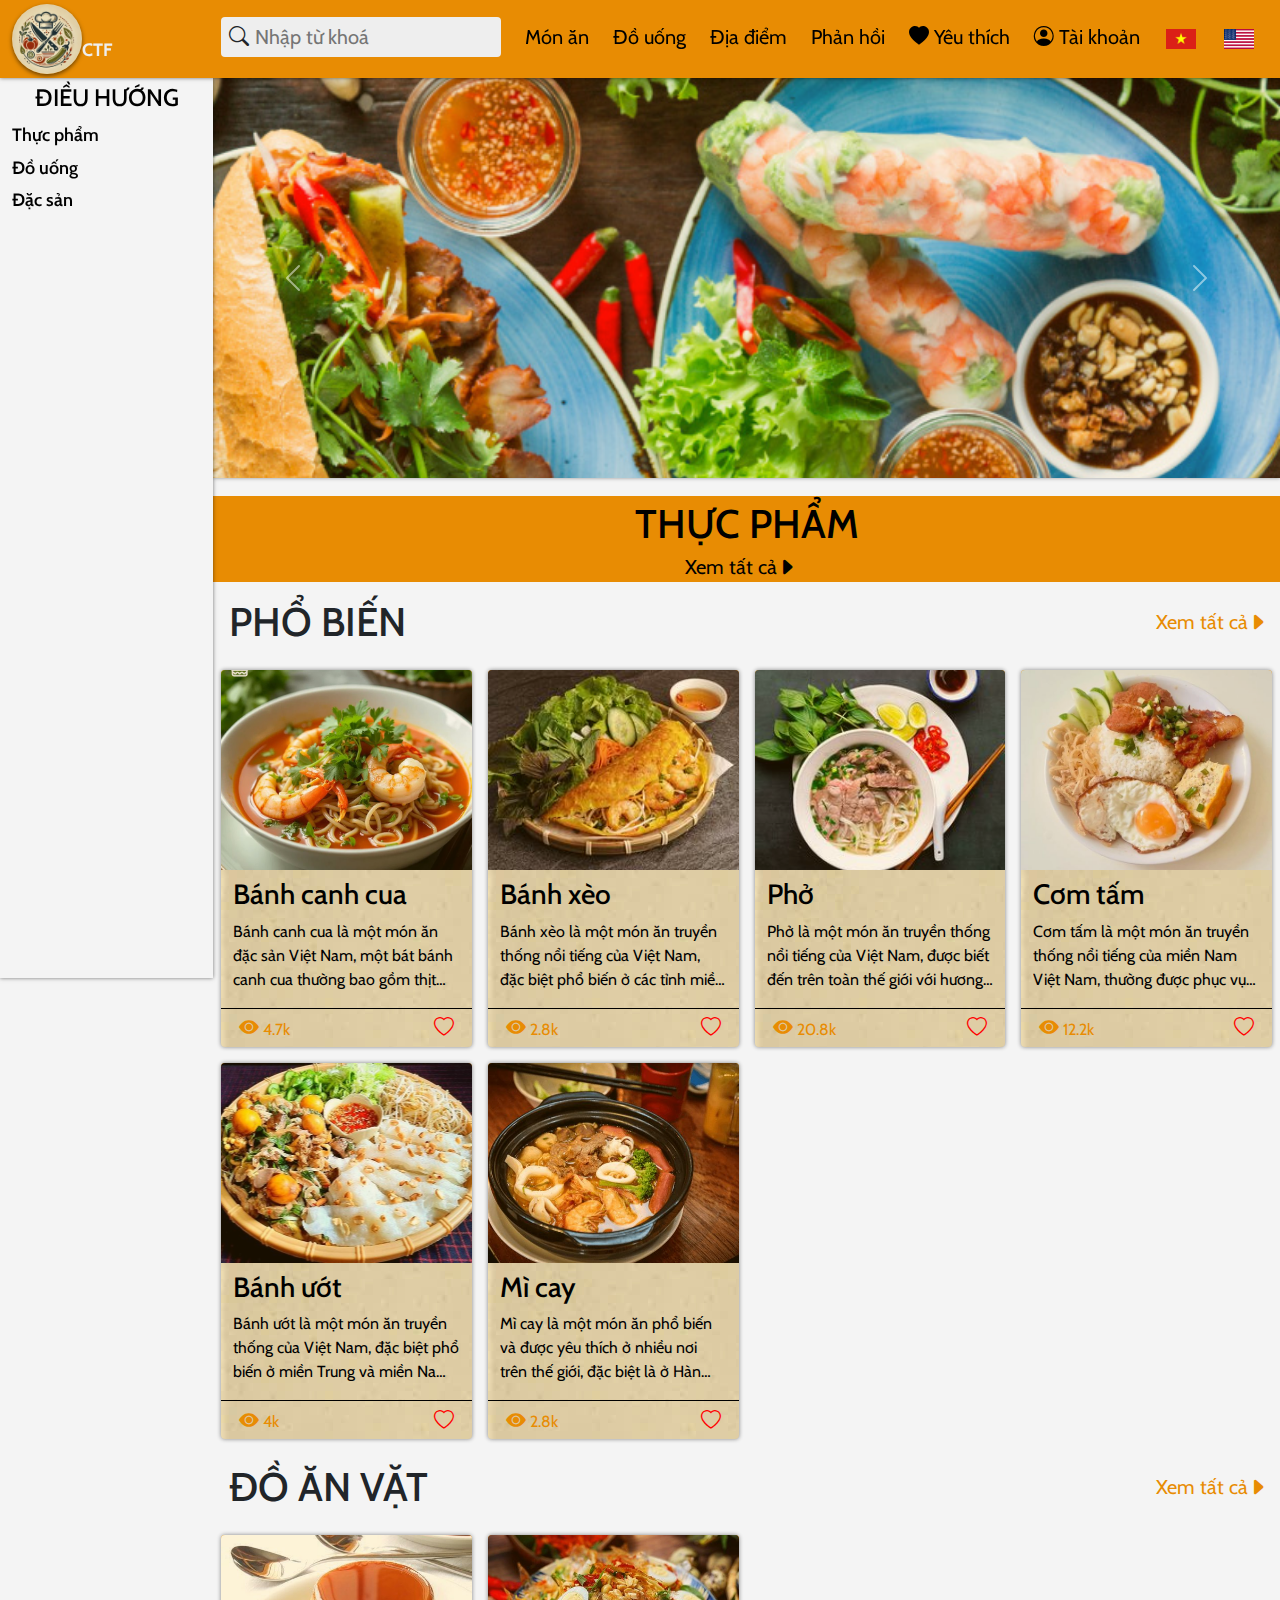
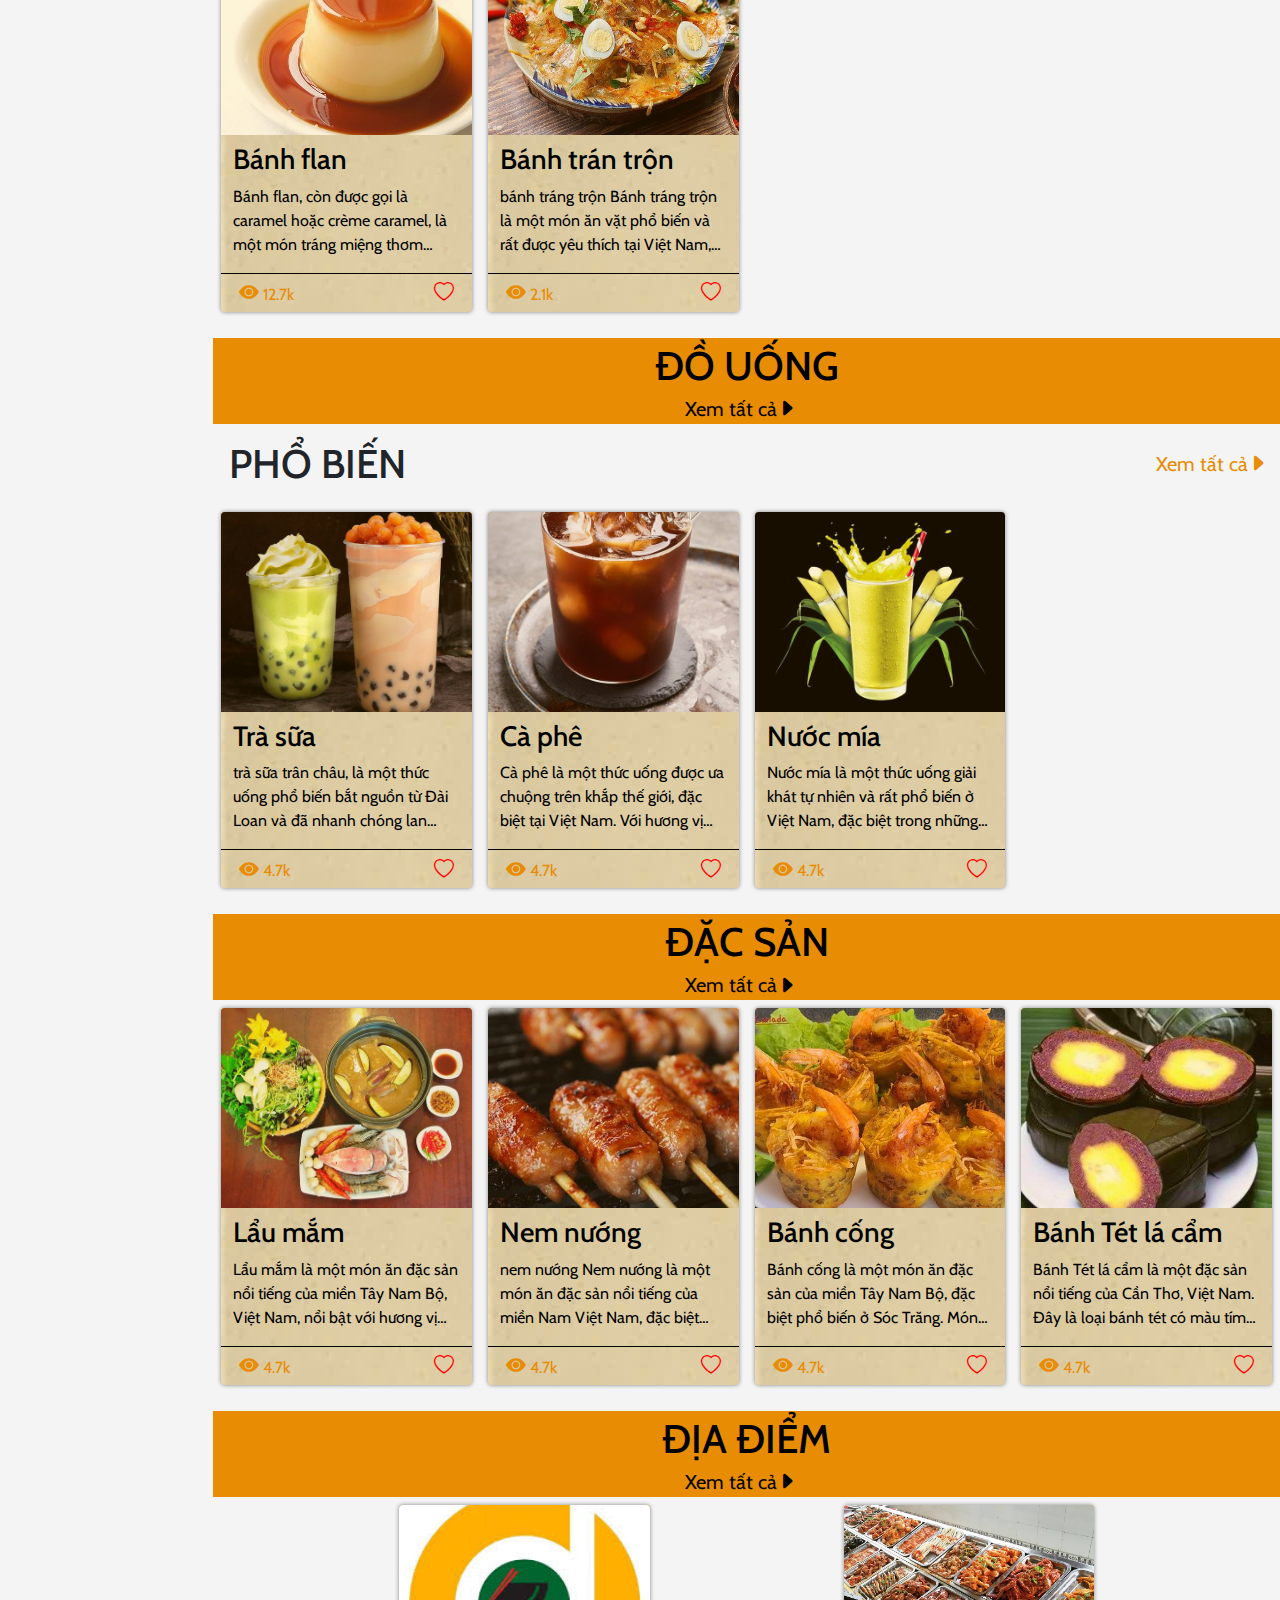
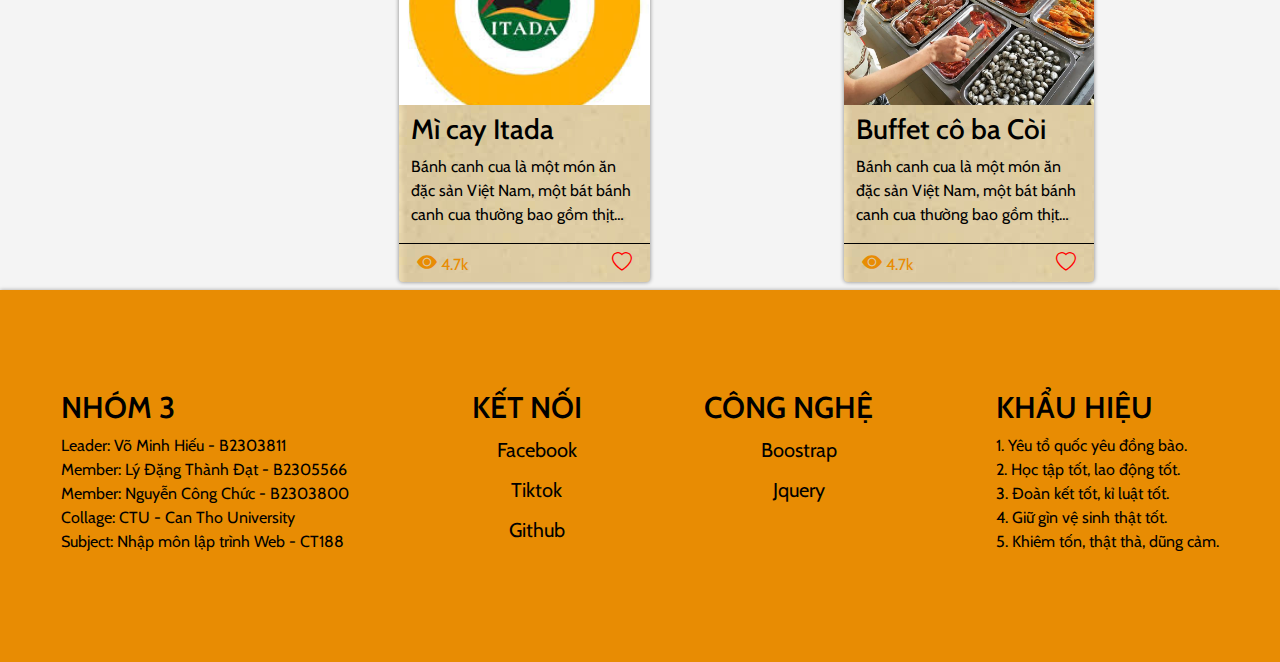
==== commit 52893780: "thay đổi cấu hình đa ngôn ngữ, chỉnh sửa lại các trang cho phù hợp" ====
--- a/index.html
+++ b/index.html
@@ -10,7 +10,7 @@
     <title>Trang chủ</title>
 </head>
 <body>
-    <head>
+    <header>
         <nav class="navbar">
             <a href="index.html" class="nav-logo">
                 <img src="./img/logo-1.jpg" alt="">
@@ -31,34 +31,34 @@
                     </li>
                     <li>
                         <a href="./resources/foods.html">
-                            <span id="navFoods" class="mutipleLang">Món ăn</span>
+                            <span element-lang="navFoods" class="mutipleLang">Món ăn</span>
                         </a>
                     </li>
                     <li>
                         <a href="./resources/drinks.html">
-                            <span id="navDrinks" class="mutipleLang">Đồ uống</span>
+                            <span element-lang="navDrinks" class="mutipleLang">Đồ uống</span>
                         </a>
                     </li>
                     <li>
                         <a href="./resources/locate.html">
-                            <span id="navLocate" class="mutipleLang">Địa điểm</span>
+                            <span element-lang="navLocate" class="mutipleLang">Địa điểm</span>
                         </a>
                     </li>
                     <li>
                         <a href="./resources/feedback.html">
-                            <span id="navFeedback" class="mutipleLang">Phản hồi</span>
+                            <span element-lang="navFeedback" class="mutipleLang">Phản hồi</span>
                         </a>
                     </li>
                     <li>
                         <a href="./resources/favorite.html">
                             <i class="bi bi-heart-fill emote-off"></i>
-                            <span id="navFavorite" class="mutipleLang">Yêu thích</span>
+                            <span element-lang="navFavorite" class="mutipleLang">Yêu thích</span>
                         </a>
                     </li>
                     <li>
                         <a href="./resources/auth.html">
                             <i class="bi bi-person-circle"></i>
-                            <span id="navAccount" class="mutipleLang">Tài khoản</span>
+                            <span element-lang="navAccount" class="mutipleLang">Tài khoản</span>
                         </a>
                     </li>
                     <ul class="languages">
@@ -68,33 +68,33 @@
                 </ul>
             </div>
         </nav>
-    </head>
+    </header>
     <main>
         <div class="container-fluid p-0">
             <div class="row position-relative m-0 p-0">
                 <div class="col-lg-2 position-sticky" style="padding: 0; top: 78px; z-index: 10;">
                     <div class="left-layout">
                         <button class="sub-title page-controls d-lg-none d-md-none">
-                            <span id="menuRedirect" class="mutipleLang">Điều hướng</span>
+                            <span element-lang="menuRedirect" class="mutipleLang">Điều hướng</span>
                             <i class="bi bi-caret-down-fill"></i>
                         </button>
                         <h3 class="sub-title d-none d-lg-block d-md-block">
-                            <span id="menuRedirect" class="mutipleLang">Điều hướng</span>
+                            <span element-lang="menuRedirect" class="mutipleLang">Điều hướng</span>
                         </h3>
                         <ul class="left-menu menu-list d-none d-md-block">
                             <li class="menu-item">
                                 <a href="#foods">
-                                    <span id="menuFoods" class="mutipleLang">Thực phẩm</span>
+                                    <span element-lang="menuFoods" class="mutipleLang">Thực phẩm</span>
                                 </a>
                             </li>
                             <li class="menu-item">
                                 <a href="#drinks">
-                                    <span id="menuDrinks" class="mutipleLang">Đồ uống</span>
+                                    <span element-lang="menuDrinks" class="mutipleLang">Đồ uống</span>
                                 </a>
                             </li>
                             <li class="menu-item">
                                 <a href="#special">
-                                    <span id="menuSpecial" class="mutipleLang">Đặc sản</span>
+                                    <span element-lang="menuSpecial" class="mutipleLang">Đặc sản</span>
                                 </a>
                             </li>
                         </ul>
@@ -107,13 +107,13 @@
                                 <div id="carouselExample" class="carousel slide">
                                     <div class="carousel-inner">
                                       <div class="carousel-item active">
-                                        <img src="./img/main-page/banh-xeo.jpg" class="d-block w-100" alt="...">
+                                        <img src="./img/main-page/poster1.jpg" class="d-block w-100" alt="...">
                                       </div>
                                       <div class="carousel-item">
-                                        <img src="..." class="d-block w-100" alt="...">
+                                        <img src="./img/main-page/poster2.webp" class="d-block w-100" alt="...">
                                       </div>
                                       <div class="carousel-item">
-                                        <img src="..." class="d-block w-100" alt="...">
+                                        <img src="./img/main-page/poster3.webp" class="d-block w-100" alt="...">
                                       </div>
                                     </div>
                                     <button class="carousel-control-prev" type="button" data-bs-target="#carouselExample" data-bs-slide="prev">
@@ -130,17 +130,21 @@
                         <div class="content-container">
                             <!-- *phần món ăn  -->
                             <div class="title-wrapper-fill d-flex flex-column justify-content-between align-items-center">
-                                <h1 id="foods" class="title">Món ăn</h1>
+                                <h1 id="foods" class="title">
+                                    <span element-lang="menuFoods" class="mutipleLang">Thực phẩm</span>
+                                </h1>
                                 <a href="foods.html" class="title-location d-flex align-items-center">
-                                    <span>Xem tất cả</span>
+                                    <span element-lang="mainView" class="mutipleLang">Xem tất cả</span>
                                     <i class="bi bi-caret-right-fill"></i>
                                 </a>
                             </div>
                             <!-- món đặc trưng -->
                             <div class="title-wrapper d-flex justify-content-between align-items-center">
-                                <h1 id="foods-popular" class="title">Món đặc trưng</h1>
+                                <h1 id="foods-popular" class="title">
+                                    <span element-lang="menuPopular" class="mutipleLang">Phổ biến</span>
+                                </h1>
                                 <a href="foods.html#foods-popular" class="title-location d-flex align-items-center">
-                                    <span>Xem tất cả</span>
+                                    <span element-lang="mainView" class="mutipleLang">Xem tất cả</span>
                                     <i class="bi bi-caret-right-fill"></i>
                                 </a>
                             </div>
@@ -290,9 +294,11 @@
                             </div>
                             <!-- đồ ăn vặt -->
                             <div class="title-wrapper d-flex justify-content-between align-items-center">
-                                <h1 id="foods-snacks" class="title">Đồ ăn vặt</h1>
+                                <h1 id="foods-snacks" class="title">
+                                    <span element-lang="menuSnacks" class="mutipleLang">Đồ ăn vặt</span>
+                                </h1>
                                 <a href="foods.html#foods-snacks" class="title-location d-flex align-items-center">
-                                    <span>Xem tất cả</span>
+                                    <span element-lang="mainView" class="mutipleLang">Xem tất cả</span>
                                     <i class="bi bi-caret-right-fill"></i>
                                 </a>
                             </div>
@@ -348,17 +354,21 @@
                             </div>
                             <!-- *phần thức uống -->
                             <div class="title-wrapper-fill d-flex flex-column justify-content-between align-items-center">
-                                <h1 id="drinks" class="title">Thức uống</h1>
+                                <h1 id="drinks" class="title">
+                                    <span element-lang="menuDrinks" class="mutipleLang">Đồ uống</span>
+                                </h1>
                                 <a href="drinks.html" class="title-location d-flex align-items-center">
-                                    <span>Xem tất cả</span>
+                                    <span element-lang="mainView" class="mutipleLang">Xem tất cả</span>
                                     <i class="bi bi-caret-right-fill"></i>
                                 </a>
                             </div>
                             <!-- thúc uống phổ biến -->
                             <div class="title-wrapper d-flex justify-content-between align-items-center">
-                                <h1 class="title">Thức uống phổ biến</h1>
+                                <h1 class="title">
+                                    <span element-lang="menuPopular" class="mutipleLang">Phổ biến</span>
+                                </h1>
                                 <a href="drinks.html#drinks-popular" class="title-location d-flex align-items-center">
-                                    <span>Xem tất cả</span>
+                                    <span element-lang="mainView" class="mutipleLang">Xem tất cả</span>
                                     <i class="bi bi-caret-right-fill"></i>
                                 </a>
                             </div>
@@ -443,9 +453,11 @@
                         <div class="content-container">
                                <!-- *phần đặc sản -->
                                <div class="title-wrapper-fill d-flex flex-column justify-content-between align-items-center">
-                                    <h1 id="special" class="title">Đặc sản</h1>
+                                    <h1 id="special" class="title">
+                                        <span element-lang="menuSpecial" class="mutipleLang">Đặc sản</span>
+                                    </h1>
                                     <a href="foods.html#special" class="title-location d-flex align-items-center">
-                                        <span>Xem tất cả</span>
+                                        <span element-lang="mainView" class="mutipleLang">Xem tất cả</span>
                                         <i class="bi bi-caret-right-fill"></i>
                                     </a>
                                 </div>
@@ -551,9 +563,11 @@
 
                                 <!-- *phần địa điểm -->
                                <div class="title-wrapper-fill d-flex flex-column justify-content-between align-items-center">
-                                    <h1 id="locate" class="title">Địa điểm</h1>
+                                    <h1 id="locate" class="title">
+                                        <span element-lang="menuLocate" class="mutipleLang">Địa điểm</span>
+                                    </h1>
                                     <a href="locate.html" class="title-location d-flex align-items-center">
-                                        <span>Xem tất cả</span>
+                                        <span element-lang="mainView" class="mutipleLang">Xem tất cả</span>
                                         <i class="bi bi-caret-right-fill"></i>
                                     </a>
                                 </div>
@@ -619,7 +633,7 @@
         <div class="footer-container">
             <div class="footer-wrapper">
                 <h3 class="footer-title">
-                    <span id="footGroup" class="mutipleLang">Nhóm 3</span>
+                    <span element-lang="footGroup" class="mutipleLang">Nhóm 3</span>
                 </h3>
                 <p class="footer-des">
                     Leader: Võ Minh Hiếu - B2303811 <br>
@@ -631,7 +645,7 @@
             </div>
             <div class="footer-wrapper">
                 <h3 class="footer-title">
-                    <span id="footConnect" class="mutipleLang">Kết nối</span>
+                    <span element-lang="footConnect" class="mutipleLang">Kết nối</span>
                 </h3>
                 <ul class="footer-list">
                     <li>
@@ -647,7 +661,7 @@
             </div>
             <div class="footer-wrapper">
                 <h3 class="footer-title">
-                    <span id="footTech" class="mutipleLang">Công nghệ</span>
+                    <span element-lang="footTech" class="mutipleLang">Công nghệ</span>
                 </h3>
                 <ul class="footer-list">
                     <li>
@@ -660,7 +674,7 @@
             </div>
             <div class="footer-wrapper">
                 <h3 class="footer-title">
-                    <span id="footSlogan" class="mutipleLang">Khẩu hiệu</span>
+                    <span element-lang="footSlogan" class="mutipleLang">Khẩu hiệu</span>
                 </h3>
                 <p class="footer-des">
                     1. Yêu tổ quốc yêu đồng bào. <br>
--- a/css/main.css
+++ b/css/main.css
@@ -34,3 +34,6 @@
   box-sizing: border-box;
   font-family: "cabin";
 }
+main {
+  min-height: 500px;
+}
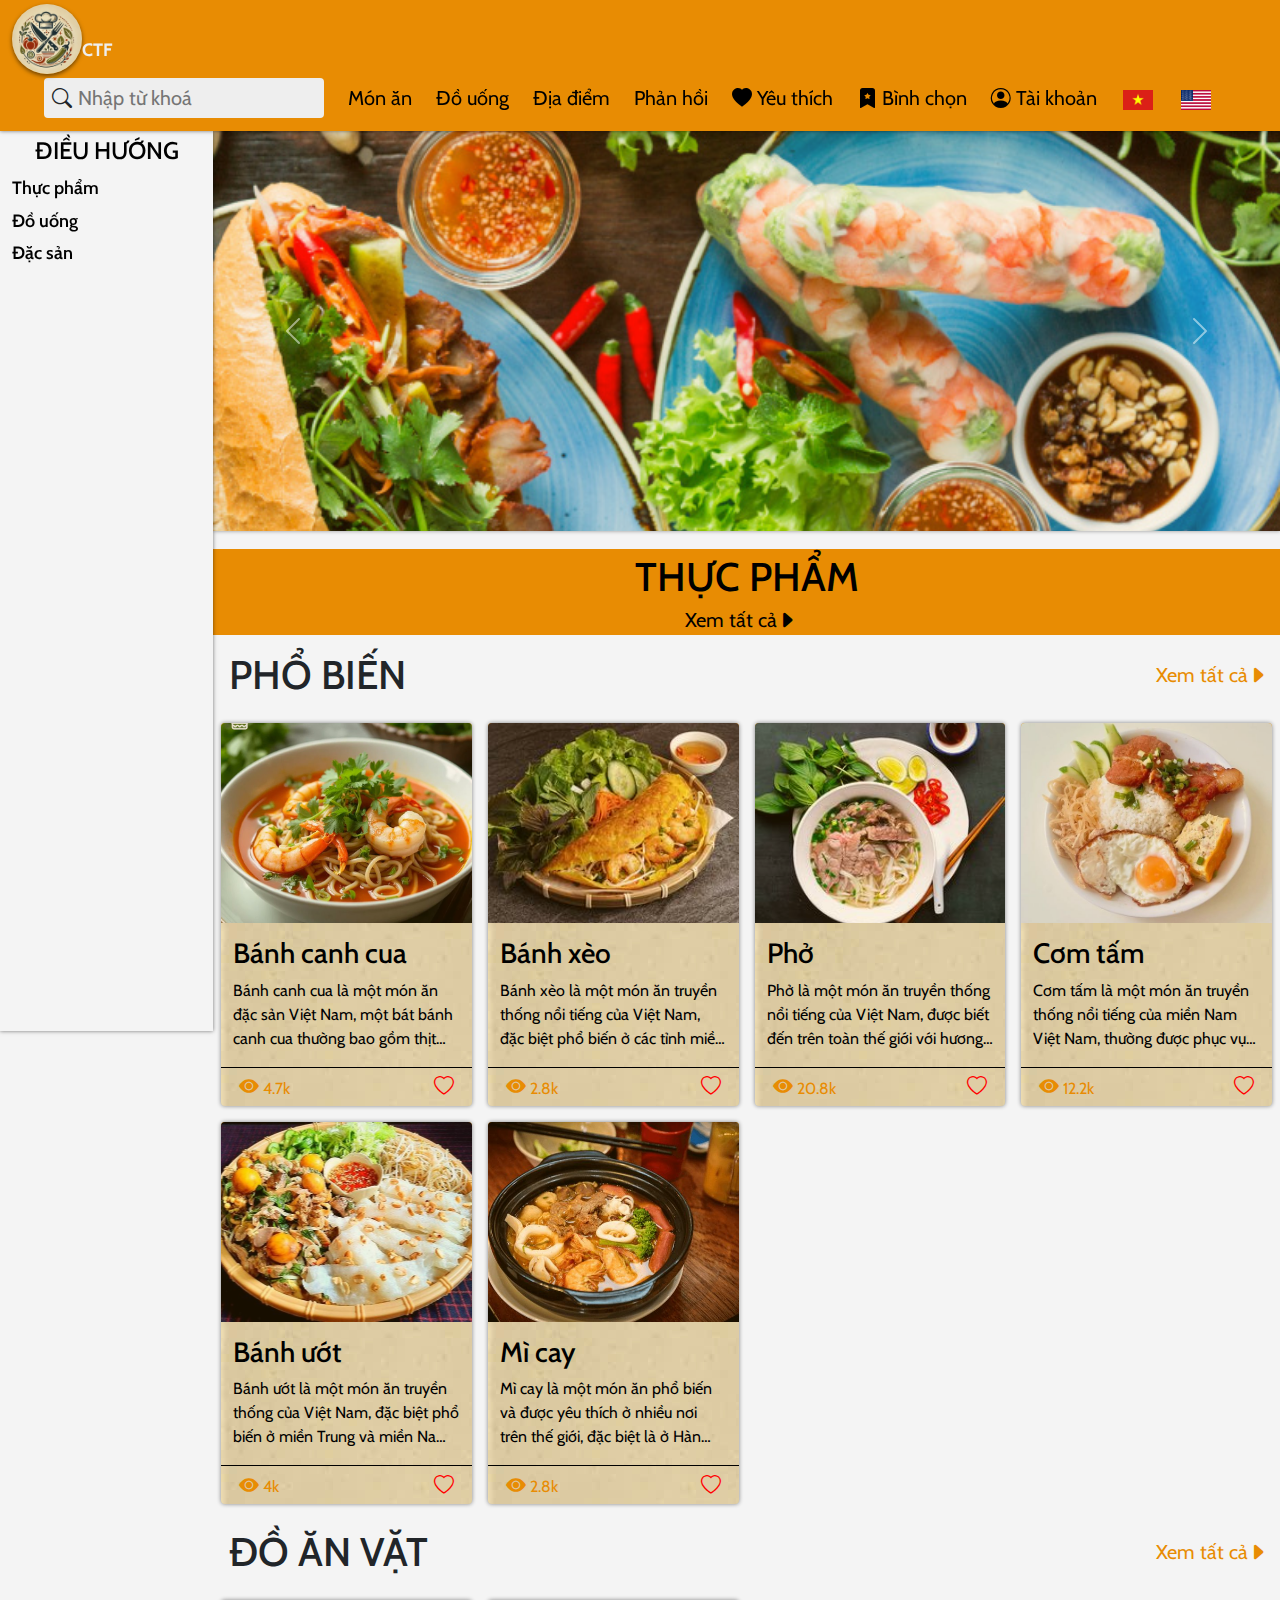
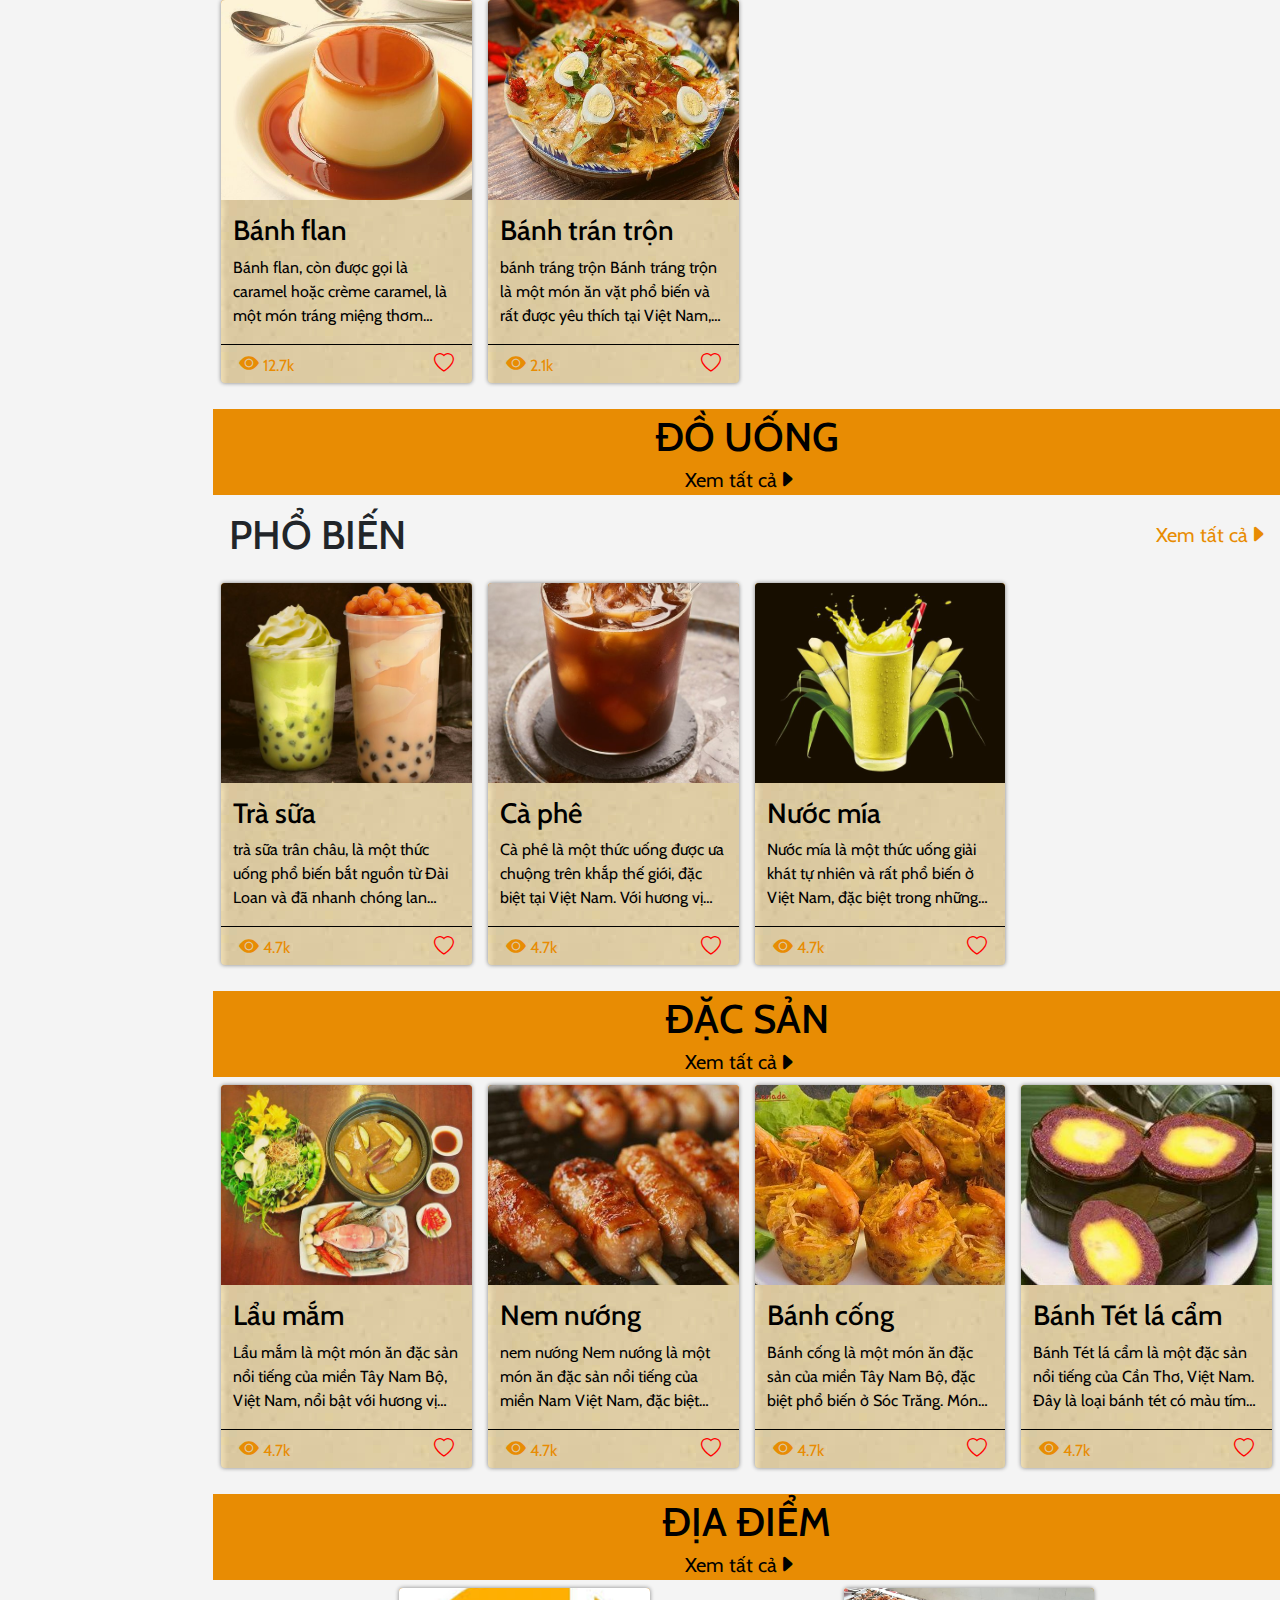
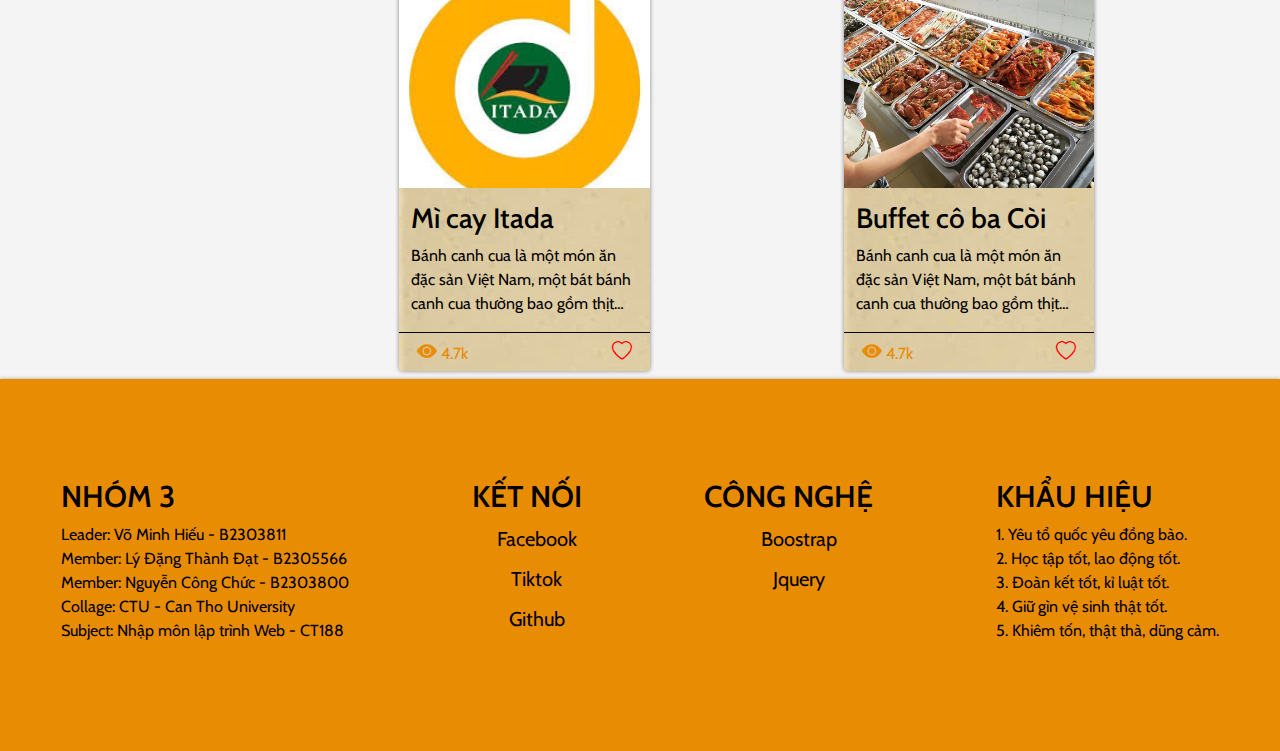
==== commit e4d313c2: "update 1.9 - hoàn thành tiến độ" ====
--- a/index.html
+++ b/index.html
@@ -3,10 +3,18 @@
 <head>
     <meta charset="UTF-8">
     <meta name="viewport" content="width=device-width, initial-scale=1.0">
+    <meta http-equiv="X-UA-Compatible" content="IE=edge">
+    <meta name="description" content="Trang web đồ án môn học CT188 - CTU">
+    <meta name="keywords" content="hieurury, CT188 - CTU, CTU - cntt">
+    <meta name="author" content="Vo Minh Hieu, Ly Dang Thanh Dat, Nguyen Cong Chuc">
+    <!-- Favicon -->
+    <link rel="shortcut icon" href="./img/logo-1.jpg" type="image/x-icon">
+    
+    <!-- CSS and JS -->
     <link href="https://cdn.jsdelivr.net/npm/bootstrap@5.3.3/dist/css/bootstrap.min.css" rel="stylesheet" integrity="sha384-QWTKZyjpPEjISv5WaRU9OFeRpok6YctnYmDr5pNlyT2bRjXh0JMhjY6hW+ALEwIH" crossorigin="anonymous">
     <script src="https://cdn.jsdelivr.net/npm/bootstrap@5.3.3/dist/js/bootstrap.bundle.min.js" integrity="sha384-YvpcrYf0tY3lHB60NNkmXc5s9fDVZLESaAA55NDzOxhy9GkcIdslK1eN7N6jIeHz" crossorigin="anonymous"></script>
     <link rel="stylesheet" href="./css/main.css">    
-    <link rel="shortcut icon" href="./img/logo-1.jpg" type="image/x-icon">
+    
     <title>Trang chủ</title>
 </head>
 <body>
@@ -56,6 +64,12 @@
                         </a>
                     </li>
                     <li>
+                        <a href="./resources/vote.html">
+                          <i class="bi bi-bookmark-star-fill"></i>
+                            <span element-lang="navVote" class="mutipleLang">Bình chọn</span>
+                        </a>
+                    </li>
+                    <li>
                         <a href="./resources/auth.html">
                             <i class="bi bi-person-circle"></i>
                             <span element-lang="navAccount" class="mutipleLang">Tài khoản</span>
@@ -74,14 +88,14 @@
             <div class="row position-relative m-0 p-0">
                 <div class="col-lg-2 position-sticky" style="padding: 0; top: 78px; z-index: 10;">
                     <div class="left-layout">
-                        <button class="sub-title page-controls d-lg-none d-md-none">
+                        <button class="sub-title page-controls d-lg-none d-md-block">
                             <span element-lang="menuRedirect" class="mutipleLang">Điều hướng</span>
                             <i class="bi bi-caret-down-fill"></i>
                         </button>
-                        <h3 class="sub-title d-none d-lg-block d-md-block">
+                        <h3 class="sub-title d-none d-lg-block d-md-none">
                             <span element-lang="menuRedirect" class="mutipleLang">Điều hướng</span>
                         </h3>
-                        <ul class="left-menu menu-list d-none d-md-block">
+                        <ul class="left-menu menu-list d-none d-lg-block">
                             <li class="menu-item">
                                 <a href="#foods">
                                     <span element-lang="menuFoods" class="mutipleLang">Thực phẩm</span>
@@ -133,7 +147,7 @@
                                 <h1 id="foods" class="title">
                                     <span element-lang="menuFoods" class="mutipleLang">Thực phẩm</span>
                                 </h1>
-                                <a href="foods.html" class="title-location d-flex align-items-center">
+                                <a href="./resources/foods.html" class="title-location d-flex align-items-center">
                                     <span element-lang="mainView" class="mutipleLang">Xem tất cả</span>
                                     <i class="bi bi-caret-right-fill"></i>
                                 </a>
@@ -143,7 +157,7 @@
                                 <h1 id="foods-popular" class="title">
                                     <span element-lang="menuPopular" class="mutipleLang">Phổ biến</span>
                                 </h1>
-                                <a href="foods.html#foods-popular" class="title-location d-flex align-items-center">
+                                <a href="./resources/foods.html#foods-popular" class="title-location d-flex align-items-center">
                                     <span element-lang="mainView" class="mutipleLang">Xem tất cả</span>
                                     <i class="bi bi-caret-right-fill"></i>
                                 </a>
@@ -297,7 +311,7 @@
                                 <h1 id="foods-snacks" class="title">
                                     <span element-lang="menuSnacks" class="mutipleLang">Đồ ăn vặt</span>
                                 </h1>
-                                <a href="foods.html#foods-snacks" class="title-location d-flex align-items-center">
+                                <a href="./resources/foods.html#foods-snacks" class="title-location d-flex align-items-center">
                                     <span element-lang="mainView" class="mutipleLang">Xem tất cả</span>
                                     <i class="bi bi-caret-right-fill"></i>
                                 </a>
@@ -357,7 +371,7 @@
                                 <h1 id="drinks" class="title">
                                     <span element-lang="menuDrinks" class="mutipleLang">Đồ uống</span>
                                 </h1>
-                                <a href="drinks.html" class="title-location d-flex align-items-center">
+                                <a href="./resources/drinks.html" class="title-location d-flex align-items-center">
                                     <span element-lang="mainView" class="mutipleLang">Xem tất cả</span>
                                     <i class="bi bi-caret-right-fill"></i>
                                 </a>
@@ -367,7 +381,7 @@
                                 <h1 class="title">
                                     <span element-lang="menuPopular" class="mutipleLang">Phổ biến</span>
                                 </h1>
-                                <a href="drinks.html#drinks-popular" class="title-location d-flex align-items-center">
+                                <a href="./resources/drinks.html#drinks-popular" class="title-location d-flex align-items-center">
                                     <span element-lang="mainView" class="mutipleLang">Xem tất cả</span>
                                     <i class="bi bi-caret-right-fill"></i>
                                 </a>
@@ -456,13 +470,13 @@
                                     <h1 id="special" class="title">
                                         <span element-lang="menuSpecial" class="mutipleLang">Đặc sản</span>
                                     </h1>
-                                    <a href="foods.html#special" class="title-location d-flex align-items-center">
+                                    <a href="./resources/foods.html#special" class="title-location d-flex align-items-center">
                                         <span element-lang="mainView" class="mutipleLang">Xem tất cả</span>
                                         <i class="bi bi-caret-right-fill"></i>
                                     </a>
                                 </div>
 
-                                <div class="products-container row justify-content-evenly m-0">
+                                <div class="products-container row m-0">
                                     <!-- đặc sản 1 -->
                                     <section class="product-wrapper col-lg-3 col-md-4 col-sm-6">
                                         <div class="product-content">
@@ -566,7 +580,7 @@
                                     <h1 id="locate" class="title">
                                         <span element-lang="menuLocate" class="mutipleLang">Địa điểm</span>
                                     </h1>
-                                    <a href="locate.html" class="title-location d-flex align-items-center">
+                                    <a href="./resources/locate.html" class="title-location d-flex align-items-center">
                                         <span element-lang="mainView" class="mutipleLang">Xem tất cả</span>
                                         <i class="bi bi-caret-right-fill"></i>
                                     </a>
